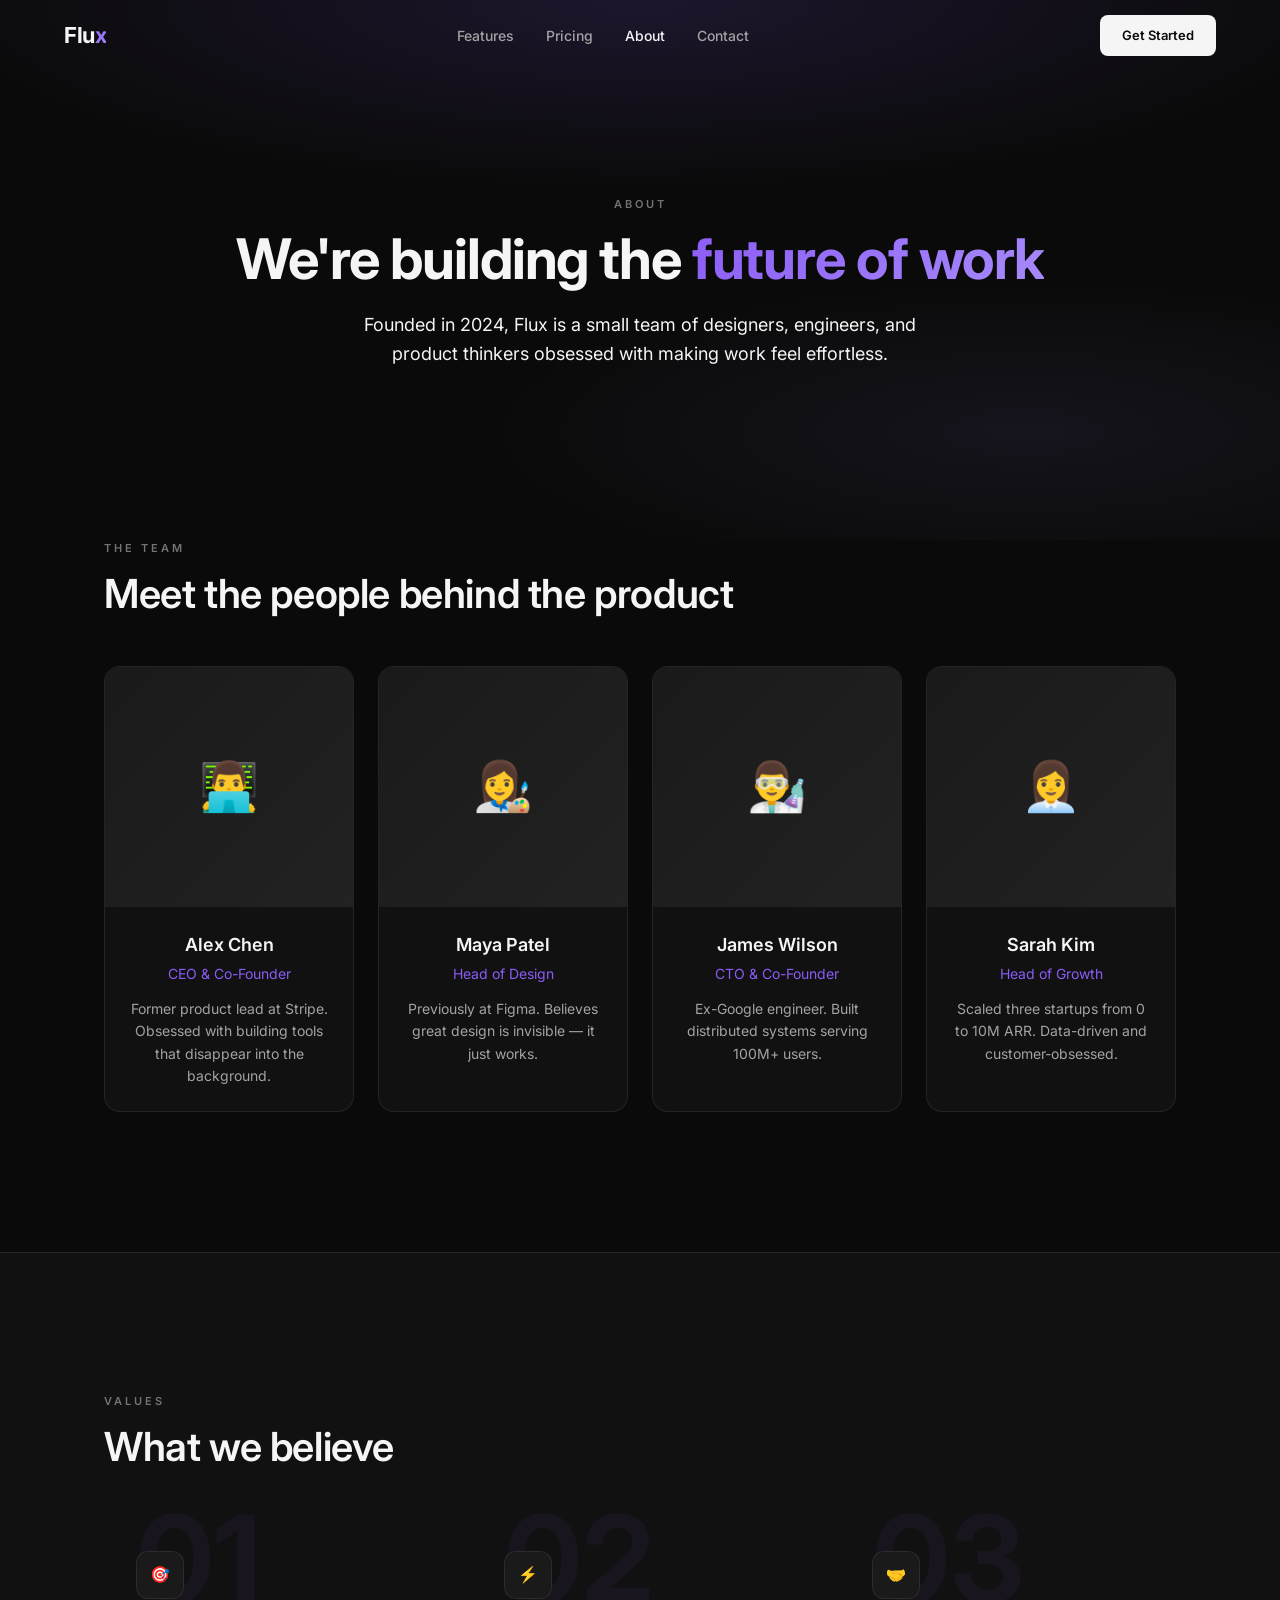
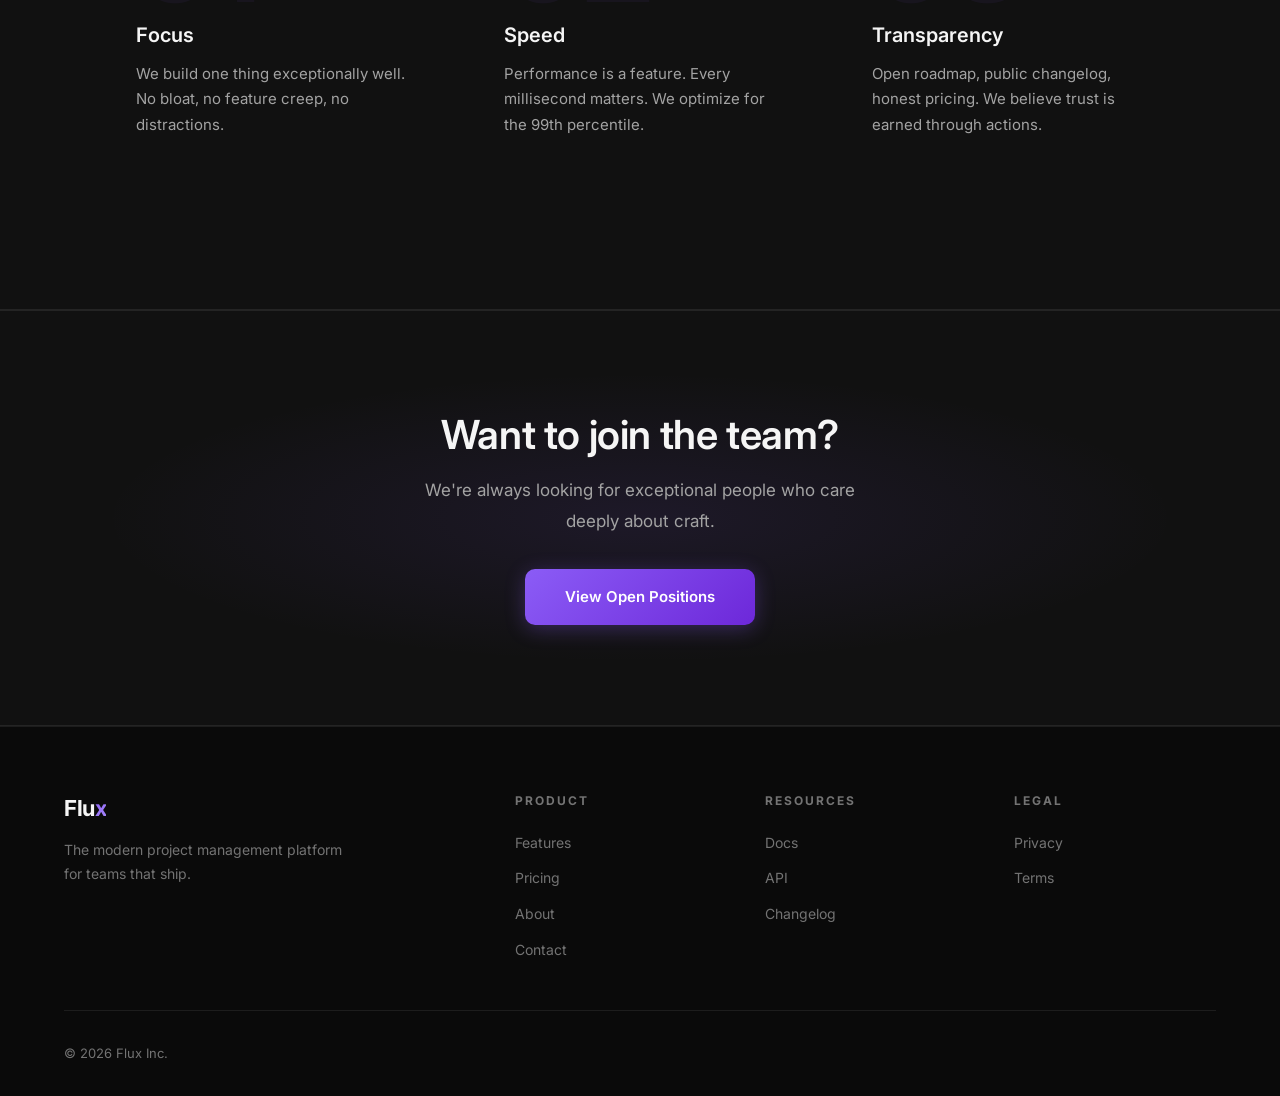
==== about.html @ 95542f5f "first commit" ====
<!DOCTYPE html>
<html lang="en">
<head>
<meta charset="UTF-8">
<meta name="viewport" content="width=device-width, initial-scale=1.0">
<title>About — Flux</title>
<meta name="description" content="Meet the team behind Flux. We're building the future of work, one pixel at a time.">
<link rel="preconnect" href="https://fonts.googleapis.com">
<link rel="preconnect" href="https://fonts.gstatic.com" crossorigin>
<link href="https://fonts.googleapis.com/css2?family=Inter:wght@300;400;500;600;700;800&display=swap" rel="stylesheet">
<link rel="stylesheet" href="style.css">
</head>
<body>

<nav id="navbar">
  <a href="index.html" class="nav-logo">Flu<span>x</span></a>
  <ul class="nav-links">
    <li><a href="features.html">Features</a></li>
    <li><a href="pricing.html">Pricing</a></li>
    <li><a href="about.html" class="active">About</a></li>
    <li><a href="contact.html">Contact</a></li>
  </ul>
  <a href="contact.html" class="nav-cta">Get Started</a>
  <button class="hamburger" id="hamburger" aria-label="Menu"><span></span><span></span><span></span></button>
</nav>

<ul class="mobile-nav" id="mobileNav">
  <li><a href="features.html">Features</a></li>
  <li><a href="pricing.html">Pricing</a></li>
  <li><a href="about.html">About</a></li>
  <li><a href="contact.html">Contact</a></li>
</ul>

<section class="hero" style="min-height:60svh;padding-top:140px">
  <div class="hero-bg"></div>
  <div class="hero-content reveal">
    <div class="t-label" style="margin-bottom:16px">About</div>
    <h1 class="t-h1">We're building the <span style="background:linear-gradient(135deg,var(--accent),var(--accent2));-webkit-background-clip:text;-webkit-text-fill-color:transparent">future of work</span></h1>
    <p class="hero-sub">Founded in 2024, Flux is a small team of designers, engineers, and product thinkers obsessed with making work feel effortless.</p>
  </div>
</section>

<section class="section" style="padding-top:0">
  <div class="container">
    <div class="section-header reveal">
      <div class="t-label" style="margin-bottom:12px">The Team</div>
      <h2 class="t-h2">Meet the people behind the product</h2>
    </div>
    <div class="team-grid reveal reveal-delay-1">
      <div class="team-card">
        <div class="team-photo">👨‍💻</div>
        <div class="team-info">
          <div class="team-name">Alex Chen</div>
          <div class="team-role">CEO & Co-Founder</div>
          <div class="team-bio">Former product lead at Stripe. Obsessed with building tools that disappear into the background.</div>
        </div>
      </div>
      <div class="team-card">
        <div class="team-photo">👩‍🎨</div>
        <div class="team-info">
          <div class="team-name">Maya Patel</div>
          <div class="team-role">Head of Design</div>
          <div class="team-bio">Previously at Figma. Believes great design is invisible — it just works.</div>
        </div>
      </div>
      <div class="team-card">
        <div class="team-photo">👨‍🔬</div>
        <div class="team-info">
          <div class="team-name">James Wilson</div>
          <div class="team-role">CTO & Co-Founder</div>
          <div class="team-bio">Ex-Google engineer. Built distributed systems serving 100M+ users.</div>
        </div>
      </div>
      <div class="team-card">
        <div class="team-photo">👩‍💼</div>
        <div class="team-info">
          <div class="team-name">Sarah Kim</div>
          <div class="team-role">Head of Growth</div>
          <div class="team-bio">Scaled three startups from 0 to 10M ARR. Data-driven and customer-obsessed.</div>
        </div>
      </div>
    </div>
  </div>
</section>

<div style="background:var(--bg2);border-top:1px solid var(--border);border-bottom:1px solid var(--border)">
  <section class="section">
    <div class="container">
      <div class="section-header reveal">
        <div class="t-label" style="margin-bottom:12px">Values</div>
        <h2 class="t-h2">What we believe</h2>
      </div>
      <div class="steps-grid reveal reveal-delay-1">
        <div class="step-card">
          <div class="step-num">01</div>
          <div class="step-content">
            <div class="step-icon">🎯</div>
            <div class="step-title">Focus</div>
            <div class="step-desc">We build one thing exceptionally well. No bloat, no feature creep, no distractions.</div>
          </div>
        </div>
        <div class="step-card">
          <div class="step-num">02</div>
          <div class="step-content">
            <div class="step-icon">⚡</div>
            <div class="step-title">Speed</div>
            <div class="step-desc">Performance is a feature. Every millisecond matters. We optimize for the 99th percentile.</div>
          </div>
        </div>
        <div class="step-card">
          <div class="step-num">03</div>
          <div class="step-content">
            <div class="step-icon">🤝</div>
            <div class="step-title">Transparency</div>
            <div class="step-desc">Open roadmap, public changelog, honest pricing. We believe trust is earned through actions.</div>
          </div>
        </div>
      </div>
    </div>
  </section>
</div>

<div class="cta-wrap">
  <div class="cta-inner reveal">
    <h2 class="t-h2">Want to join the team?</h2>
    <p class="t-body">We're always looking for exceptional people who care deeply about craft.</p>
    <a href="contact.html" class="btn btn-primary btn-lg">View Open Positions</a>
  </div>
</div>

<footer>
  <div class="footer-top">
    <div class="footer-brand">
      <a href="index.html" class="nav-logo">Flu<span>x</span></a>
      <p>The modern project management platform for teams that ship.</p>
    </div>
    <div><div class="footer-title">Product</div><ul class="footer-links"><li><a href="features.html">Features</a></li><li><a href="pricing.html">Pricing</a></li><li><a href="about.html">About</a></li><li><a href="contact.html">Contact</a></li></ul></div>
    <div><div class="footer-title">Resources</div><ul class="footer-links"><li><a href="#">Docs</a></li><li><a href="#">API</a></li><li><a href="#">Changelog</a></li></ul></div>
    <div><div class="footer-title">Legal</div><ul class="footer-links"><li><a href="#">Privacy</a></li><li><a href="#">Terms</a></li></ul></div>
  </div>
  <div class="footer-bottom"><div class="footer-copy">© 2026 Flux Inc.</div></div>
</footer>

<script>
var nav=document.getElementById('navbar');
window.addEventListener('scroll',function(){nav.classList.toggle('scrolled',scrollY>60)},{passive:true});
var hbtn=document.getElementById('hamburger'),mnav=document.getElementById('mobileNav');
hbtn.addEventListener('click',function(){var open=mnav.classList.toggle('open');hbtn.classList.toggle('open',open);document.body.style.overflow=open?'hidden':'';});
var obs=new IntersectionObserver(function(entries){entries.forEach(function(e){if(e.isIntersecting)e.target.classList.add('visible');});},{threshold:0.1,rootMargin:'0px 0px -50px 0px'});
document.querySelectorAll('.reveal').forEach(function(el){obs.observe(el);});
</script>
</body>
</html>
---- style.css ----
/* ── RESET & BASE ── */
*,*::before,*::after{box-sizing:border-box;margin:0;padding:0}
:root{
  --bg:#0a0a0a;--bg2:#111111;--bg3:#1a1a1a;--bg4:#222222;
  --accent:#8b5cf6;--accent2:#a78bfa;--accent3:#6d28d9;
  --text:#f5f5f5;--muted:#a3a3a3;--dim:#737373;
  --border:rgba(255,255,255,.08);--border2:rgba(255,255,255,.14);
  --success:#22c55e;--error:#ef4444;
  --shadow:0 4px 24px rgba(0,0,0,.5);
  --shadow-lg:0 8px 48px rgba(0,0,0,.6);
  --max:1200px;
  --pad:clamp(20px,5vw,64px);
}
html{scroll-behavior:smooth;font-size:16px}
body{
  font-family:'Inter',-apple-system,BlinkMacSystemFont,'Segoe UI',sans-serif;
  background:var(--bg);color:var(--text);line-height:1.6;
  overflow-x:hidden;-webkit-font-smoothing:antialiased;
}

/* ── TYPOGRAPHY ── */
.t-display{font-size:clamp(40px,7vw,80px);font-weight:700;line-height:1.05;letter-spacing:-.03em}
.t-h1{font-size:clamp(32px,5vw,56px);font-weight:700;line-height:1.1;letter-spacing:-.02em}
.t-h2{font-size:clamp(26px,3.5vw,40px);font-weight:600;line-height:1.2;letter-spacing:-.01em}
.t-h3{font-size:clamp(18px,2vw,24px);font-weight:600;line-height:1.3}
.t-body{font-size:clamp(15px,1.5vw,17px);color:var(--muted);line-height:1.8}
.t-label{font-size:11px;font-weight:600;letter-spacing:3px;text-transform:uppercase;color:var(--dim)}

/* ── ANIMATIONS ── */
@keyframes fadeUp{from{opacity:0;transform:translateY(30px)}to{opacity:1;transform:none}}
@keyframes fadeIn{from{opacity:0}to{opacity:1}}
@keyframes slideIn{from{opacity:0;transform:translateX(-20px)}to{opacity:1;transform:none}}
@keyframes pulse{0%,100%{opacity:1}50%{opacity:.5}}
@keyframes float{0%,100%{transform:translateY(0)}50%{transform:translateY(-10px)}}
@keyframes shimmer{0%{background-position:-200% 0}100%{background-position:200% 0}}
@keyframes countUp{from{opacity:0;transform:translateY(10px)}to{opacity:1;transform:none}}
@keyframes gradientShift{0%{background-position:0% 50%}50%{background-position:100% 50%}100%{background-position:0% 50%}}

.reveal{opacity:0;transform:translateY(30px);transition:opacity .8s ease,transform .8s ease}
.reveal.visible{opacity:1;transform:none}
.reveal-delay-1{transition-delay:.1s}
.reveal-delay-2{transition-delay:.2s}
.reveal-delay-3{transition-delay:.3s}

/* ── LAYOUT ── */
.container{max-width:var(--max);margin:0 auto;padding:0 var(--pad)}
.section{padding:clamp(80px,12vw,140px) 0}

/* ── NAV ── */
nav{
  position:fixed;top:0;left:0;right:0;z-index:500;height:72px;
  display:flex;align-items:center;justify-content:space-between;
  padding:0 var(--pad);border-bottom:1px solid transparent;
  transition:background .3s,border-color .3s,backdrop-filter .3s;
}
nav.scrolled{background:rgba(10,10,10,.9);backdrop-filter:blur(20px);border-color:var(--border)}
.nav-logo{font-size:22px;font-weight:700;color:var(--text);text-decoration:none;letter-spacing:-.5px}
.nav-logo span{background:linear-gradient(135deg,var(--accent),var(--accent2));-webkit-background-clip:text;-webkit-text-fill-color:transparent}
.nav-links{display:flex;align-items:center;gap:32px;list-style:none}
.nav-links a{color:var(--muted);text-decoration:none;font-size:14px;font-weight:500;transition:color .2s}
.nav-links a:hover,.nav-links a.active{color:var(--text)}
.nav-cta{background:var(--text);color:var(--bg);padding:10px 22px;border-radius:8px;font-size:13px;font-weight:600;text-decoration:none;transition:all .2s}
.nav-cta:hover{background:var(--accent);color:#fff;transform:translateY(-1px)}
.hamburger{display:none;flex-direction:column;gap:5px;cursor:pointer;background:none;border:none;padding:4px}
.hamburger span{display:block;width:24px;height:2px;background:var(--text);border-radius:2px;transition:.3s}
.mobile-nav{display:none;position:fixed;inset:0;top:72px;background:rgba(10,10,10,.98);z-index:400;flex-direction:column;align-items:center;justify-content:center;gap:32px;list-style:none}
.mobile-nav.open{display:flex}
.mobile-nav a{font-size:24px;font-weight:600;color:var(--text);text-decoration:none}

/* ── BUTTONS ── */
.btn{display:inline-flex;align-items:center;justify-content:center;gap:8px;text-decoration:none;font-size:14px;font-weight:600;padding:14px 32px;border-radius:10px;transition:all .2s;cursor:pointer;border:none;font-family:inherit}
.btn-primary{background:linear-gradient(135deg,var(--accent),var(--accent3));color:#fff;box-shadow:0 4px 20px rgba(139,92,246,.3)}
.btn-primary:hover{transform:translateY(-2px);box-shadow:0 8px 30px rgba(139,92,246,.4)}
.btn-secondary{background:var(--bg3);color:var(--text);border:1px solid var(--border)}
.btn-secondary:hover{background:var(--bg4);border-color:var(--border2)}
.btn-white{background:#fff;color:var(--bg)}
.btn-white:hover{background:var(--accent2);color:#fff}
.btn-lg{padding:16px 40px;font-size:15px}

/* ── HERO ── */
.hero{min-height:100svh;display:flex;align-items:center;justify-content:center;position:relative;overflow:hidden;padding:140px var(--pad) 80px;text-align:center}
.hero-bg{position:absolute;inset:0;background:radial-gradient(ellipse 80% 50% at 50% 0%,rgba(139,92,246,.15) 0%,transparent 70%),radial-gradient(ellipse 60% 40% at 80% 80%,rgba(167,139,250,.08) 0%,transparent 70%),var(--bg);pointer-events:none}
.hero-content{position:relative;z-index:1;max-width:900px}
.hero-badge{display:inline-flex;align-items:center;gap:8px;background:var(--bg3);border:1px solid var(--border);padding:6px 16px;border-radius:20px;font-size:13px;color:var(--muted);margin-bottom:28px}
.hero-badge .dot{width:8px;height:8px;background:var(--success);border-radius:50%;animation:pulse 2s infinite}
.hero h1{margin-bottom:20px}
.hero-sub{max-width:560px;margin:0 auto 36px;font-size:18px}
.hero-btns{display:flex;gap:14px;justify-content:center;flex-wrap:wrap;margin-bottom:48px}
.hero-stats{display:flex;justify-content:center;gap:clamp(32px,6vw,64px);flex-wrap:wrap}
.hero-stat{text-align:center}
.hero-stat-num{font-size:clamp(32px,4vw,48px);font-weight:700;background:linear-gradient(135deg,var(--accent),var(--accent2));-webkit-background-clip:text;-webkit-text-fill-color:transparent;line-height:1}
.hero-stat-label{font-size:12px;color:var(--dim);margin-top:4px;letter-spacing:1px;text-transform:uppercase}

/* ── PRODUCT SHOWCASE ── */
.showcase-wrap{background:var(--bg2);border-top:1px solid var(--border);border-bottom:1px solid var(--border);padding:80px 0;position:relative;overflow:hidden}
.showcase-wrap::before{content:'';position:absolute;top:0;left:50%;transform:translateX(-50%);width:600px;height:300px;background:radial-gradient(ellipse,rgba(139,92,246,.12) 0%,transparent 70%);pointer-events:none}
.showcase-inner{max-width:var(--max);margin:0 auto;padding:0 var(--pad);position:relative;z-index:1}
.showcase-header{text-align:center;margin-bottom:48px}
.showcase-mockup{background:var(--bg3);border:1px solid var(--border);border-radius:16px;padding:24px;box-shadow:var(--shadow-lg);position:relative;overflow:hidden}
.mockup-bar{display:flex;gap:6px;margin-bottom:16px}
.mockup-dot{width:10px;height:10px;border-radius:50%;background:var(--bg4)}
.mockup-dot:nth-child(1){background:#ef4444}.mockup-dot:nth-child(2){background:#f59e0b}.mockup-dot:nth-child(3){background:#22c55e}
.mockup-content{height:300px;background:linear-gradient(180deg,var(--bg4) 0%,var(--bg3) 100%);border-radius:8px;display:flex;align-items:center;justify-content:center;position:relative;overflow:hidden}
.mockup-grid{display:grid;grid-template-columns:repeat(4,1fr);gap:12px;padding:20px;width:100%;height:100%}
.mockup-card{background:rgba(255,255,255,.03);border-radius:6px;border:1px solid var(--border);animation:fadeIn 1s ease forwards;opacity:0}
.mockup-card:nth-child(1){animation-delay:.1s}.mockup-card:nth-child(2){animation-delay:.2s}.mockup-card:nth-child(3){animation-delay:.3s}.mockup-card:nth-child(4){animation-delay:.4s}
.mockup-card:nth-child(5){animation-delay:.5s}.mockup-card:nth-child(6){animation-delay:.6s}.mockup-card:nth-child(7){animation-delay:.7s}.mockup-card:nth-child(8){animation-delay:.8s}

/* ── LOGOS ── */
.logos-wrap{padding:48px 0;border-bottom:1px solid var(--border)}
.logos-inner{max-width:var(--max);margin:0 auto;padding:0 var(--pad);text-align:center}
.logos-label{font-size:12px;color:var(--dim);margin-bottom:28px;letter-spacing:2px;text-transform:uppercase}
.logos-row{display:flex;justify-content:center;align-items:center;gap:clamp(32px,6vw,64px);flex-wrap:wrap;opacity:.5}
.logo-item{font-size:18px;font-weight:700;color:var(--muted);letter-spacing:1px}

/* ── FEATURES ── */
.features-grid{display:grid;grid-template-columns:repeat(3,1fr);gap:24px;margin-top:48px}
.feature-card{background:var(--bg2);border:1px solid var(--border);border-radius:16px;padding:36px;transition:all .3s}
.feature-card:hover{border-color:var(--border2);transform:translateY(-4px);box-shadow:var(--shadow)}
.feature-icon{width:48px;height:48px;background:linear-gradient(135deg,var(--accent),var(--accent3));border-radius:12px;display:flex;align-items:center;justify-content:center;margin-bottom:20px;font-size:20px}
.feature-title{font-size:18px;font-weight:600;margin-bottom:10px}
.feature-desc{font-size:14px;color:var(--muted);line-height:1.7}

/* ── HOW IT WORKS ── */
.steps-grid{display:grid;grid-template-columns:repeat(3,1fr);gap:32px;margin-top:48px}
.step-card{position:relative;padding:32px}
.step-num{position:absolute;top:0;left:32px;font-size:120px;font-weight:700;color:rgba(139,92,246,.06);line-height:1;transform:translateY(-20px)}
.step-content{position:relative;z-index:1}
.step-icon{width:48px;height:48px;background:var(--bg3);border:1px solid var(--border);border-radius:12px;display:flex;align-items:center;justify-content:center;margin-bottom:20px}
.step-title{font-size:20px;font-weight:600;margin-bottom:10px}
.step-desc{font-size:15px;color:var(--muted);line-height:1.7}

/* ── TESTIMONIALS ── */
.testimonials-grid{display:grid;grid-template-columns:repeat(3,1fr);gap:24px;margin-top:48px}
.test-card{background:var(--bg2);border:1px solid var(--border);border-radius:16px;padding:32px;transition:all .3s}
.test-card:hover{border-color:var(--border2)}
.test-stars{color:var(--accent);font-size:16px;margin-bottom:16px;letter-spacing:2px}
.test-text{font-size:15px;color:var(--muted);line-height:1.8;margin-bottom:24px;font-style:italic}
.test-author{display:flex;align-items:center;gap:14px}
.test-avatar{width:40px;height:40px;border-radius:50%;background:linear-gradient(135deg,var(--accent),var(--accent3));display:flex;align-items:center;justify-content:center;font-weight:700;font-size:14px;color:#fff}
.test-name{font-size:14px;font-weight:600}
.test-role{font-size:12px;color:var(--dim)}

/* ── PRICING ── */
.pricing-grid{display:grid;grid-template-columns:repeat(3,1fr);gap:24px;margin-top:48px;align-items:start}
.plan{background:var(--bg2);border:1px solid var(--border);border-radius:20px;padding:40px;position:relative;transition:all .3s}
.plan:hover{box-shadow:var(--shadow);border-color:var(--border2)}
.plan.popular{border:2px solid var(--accent);background:linear-gradient(180deg,var(--bg2) 0%,rgba(139,92,246,.05) 100%)}
.pop-badge{position:absolute;top:-14px;left:50%;transform:translateX(-50%);background:linear-gradient(135deg,var(--accent),var(--accent3));color:#fff;font-size:11px;font-weight:700;padding:5px 18px;border-radius:20px;white-space:nowrap}
.plan-tier{font-size:12px;font-weight:600;letter-spacing:2px;color:var(--dim);text-transform:uppercase;margin-bottom:12px}
.plan-price{font-size:48px;font-weight:700;line-height:1;margin-bottom:4px}
.plan-price span{font-size:16px;font-weight:500;color:var(--dim)}
.plan-desc{font-size:14px;color:var(--muted);margin-bottom:28px;padding-bottom:24px;border-bottom:1px solid var(--border)}
.plan-features{list-style:none;display:flex;flex-direction:column;gap:12px;margin-bottom:32px}
.plan-features li{font-size:14px;color:var(--muted);display:flex;gap:10px;align-items:center}
.plan-features li::before{content:'✓';color:var(--success);font-weight:700;flex-shrink:0}
.plan-btn{width:100%}

/* Toggle */
.toggle-wrap{display:flex;align-items:center;justify-content:center;gap:16px;margin-bottom:48px}
.toggle-label{font-size:14px;color:var(--muted);font-weight:500;cursor:pointer}
.toggle-label.active{color:var(--text)}
.toggle-switch{width:52px;height:28px;background:var(--bg3);border:1px solid var(--border);border-radius:14px;position:relative;cursor:pointer;transition:all .3s}
.toggle-switch::after{content:'';position:absolute;top:3px;left:3px;width:20px;height:20px;background:var(--text);border-radius:50%;transition:all .3s}
.toggle-switch.yearly{background:linear-gradient(135deg,var(--accent),var(--accent3));border-color:transparent}
.toggle-switch.yearly::after{left:27px}
.save-badge{font-size:11px;background:var(--success);color:#fff;padding:2px 8px;border-radius:10px;margin-left:6px;font-weight:600}

/* ── FAQ ── */
.faqs{display:flex;flex-direction:column;gap:12px;max-width:800px;margin:48px auto 0}
.faq-item{background:var(--bg2);border:1px solid var(--border);border-radius:12px;overflow:hidden}
.faq-q{padding:20px 24px;font-size:16px;font-weight:600;cursor:pointer;display:flex;justify-content:space-between;align-items:center;gap:12px;user-select:none;transition:background .2s}
.faq-q:hover{background:var(--bg3)}
.faq-icon{font-size:22px;color:var(--dim);transition:transform .3s;flex-shrink:0}
.faq-a{max-height:0;overflow:hidden;font-size:15px;color:var(--muted);line-height:1.8;padding:0 24px;transition:max-height .4s ease,padding .4s ease}
.faq-a.open{max-height:300px;padding:0 24px 20px}
.faq-item.active .faq-icon{transform:rotate(45deg)}

/* ── CTA ── */
.cta-wrap{background:var(--bg2);border-top:1px solid var(--border);border-bottom:1px solid var(--border);padding:100px 0;text-align:center;position:relative;overflow:hidden}
.cta-wrap::before{content:'';position:absolute;inset:0;background:radial-gradient(ellipse 60% 50% at 50% 50%,rgba(139,92,246,.1) 0%,transparent 70%);pointer-events:none}
.cta-inner{position:relative;z-index:1;max-width:600px;margin:0 auto;padding:0 var(--pad)}
.cta-inner h2{margin-bottom:16px}
.cta-inner p{margin-bottom:32px}

/* ── FOOTER ── */
footer{background:var(--bg);border-top:1px solid var(--border);padding:64px var(--pad) 32px}
.footer-top{display:grid;grid-template-columns:2fr 1fr 1fr 1fr;gap:48px;padding-bottom:48px;border-bottom:1px solid var(--border);margin-bottom:32px}
.footer-brand p{font-size:14px;color:var(--dim);line-height:1.7;margin-top:12px;max-width:280px}
.footer-title{font-size:12px;font-weight:700;color:var(--dim);letter-spacing:2px;text-transform:uppercase;margin-bottom:20px}
.footer-links{list-style:none;display:flex;flex-direction:column;gap:10px}
.footer-links a{font-size:14px;color:var(--dim);text-decoration:none;transition:color .2s}
.footer-links a:hover{color:var(--text)}
.footer-bottom{display:flex;justify-content:space-between;align-items:center;flex-wrap:wrap;gap:12px}
.footer-copy{font-size:13px;color:var(--dim)}

/* ── CONTACT FORM ── */
.contact-grid{display:grid;grid-template-columns:1fr 1fr;gap:64px;align-items:start;margin-top:48px}
.form-group{display:flex;flex-direction:column;gap:8px;margin-bottom:20px}
.form-group label{font-size:13px;font-weight:600;color:var(--muted);letter-spacing:1px}
.form-group input,.form-group textarea,.form-group select{
  padding:14px 18px;background:var(--bg2);border:1px solid var(--border);border-radius:10px;
  font-size:15px;color:var(--text);font-family:inherit;outline:none;transition:all .2s;width:100%
}
.form-group input:focus,.form-group textarea:focus,.form-group select:focus{border-color:var(--accent);box-shadow:0 0 0 3px rgba(139,92,246,.1)}
.form-group textarea{resize:vertical;min-height:120px}
.form-submit{width:100%;padding:16px;font-size:15px}
.contact-info{display:flex;flex-direction:column;gap:28px}
.contact-item{display:flex;align-items:flex-start;gap:16px}
.contact-icon{width:44px;height:44px;background:var(--bg3);border:1px solid var(--border);border-radius:12px;display:flex;align-items:center;justify-content:center;font-size:18px;flex-shrink:0}
.contact-item h4{font-size:15px;font-weight:600;margin-bottom:4px}
.contact-item p{font-size:14px;color:var(--muted)}

/* ── ABOUT PAGE ── */
.team-grid{display:grid;grid-template-columns:repeat(4,1fr);gap:24px;margin-top:48px}
.team-card{background:var(--bg2);border:1px solid var(--border);border-radius:16px;overflow:hidden;text-align:center;transition:all .3s}
.team-card:hover{transform:translateY(-4px);box-shadow:var(--shadow)}
.team-photo{height:240px;background:linear-gradient(135deg,var(--bg3),var(--bg4));display:flex;align-items:center;justify-content:center;font-size:48px}
.team-info{padding:24px}
.team-name{font-size:18px;font-weight:600;margin-bottom:4px}
.team-role{font-size:14px;color:var(--accent);margin-bottom:12px}
.team-bio{font-size:14px;color:var(--muted);line-height:1.6}

/* ── RESPONSIVE ── */
@media(max-width:1000px){
  .nav-links{display:none}
  .hamburger{display:flex}
  .features-grid,.steps-grid,.testimonials-grid,.pricing-grid{grid-template-columns:1fr 1fr}
  .team-grid{grid-template-columns:1fr 1fr}
  .footer-top{grid-template-columns:1fr 1fr}
  .contact-grid{grid-template-columns:1fr}
}
@media(max-width:640px){
  .features-grid,.steps-grid,.testimonials-grid,.pricing-grid,.team-grid{grid-template-columns:1fr}
  .footer-top{grid-template-columns:1fr}
  .hero-btns{flex-direction:column;align-items:center}
  .btn{width:100%;max-width:300px}
  .hero-stats{gap:24px}
}
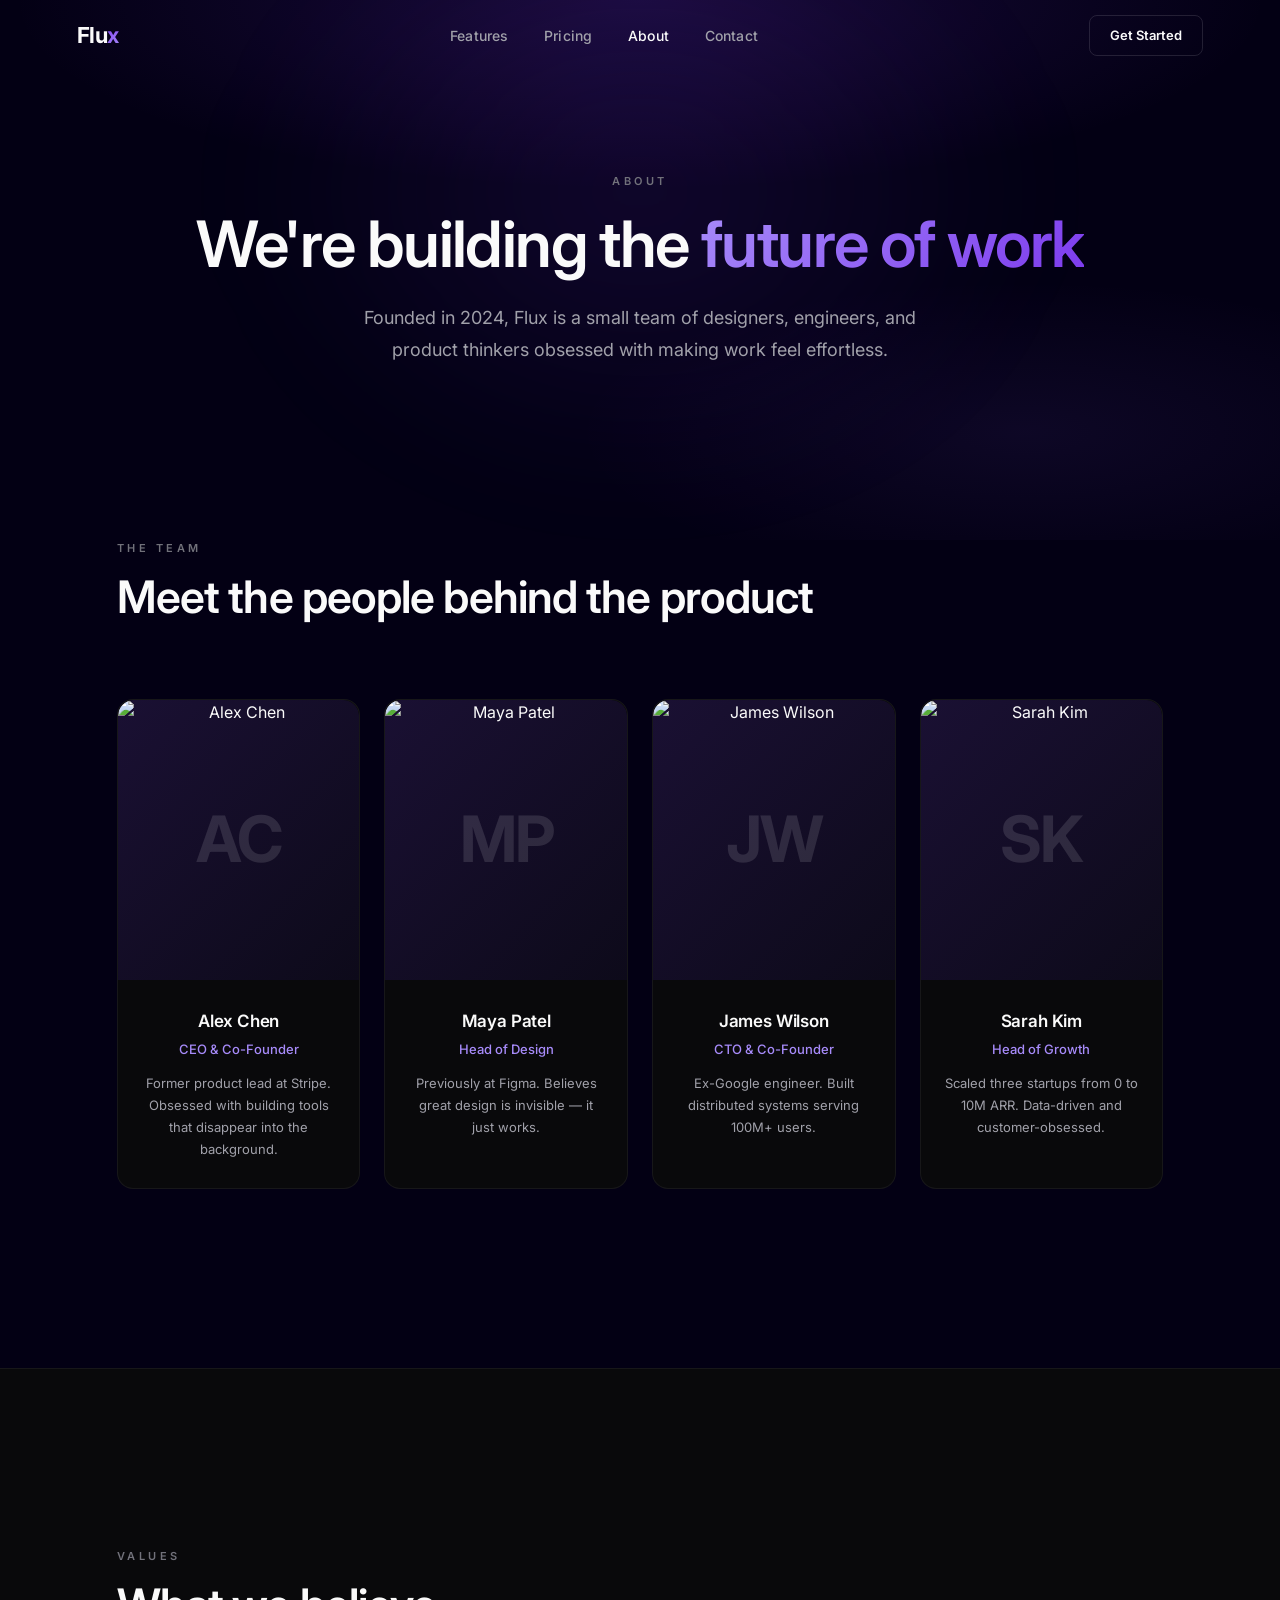
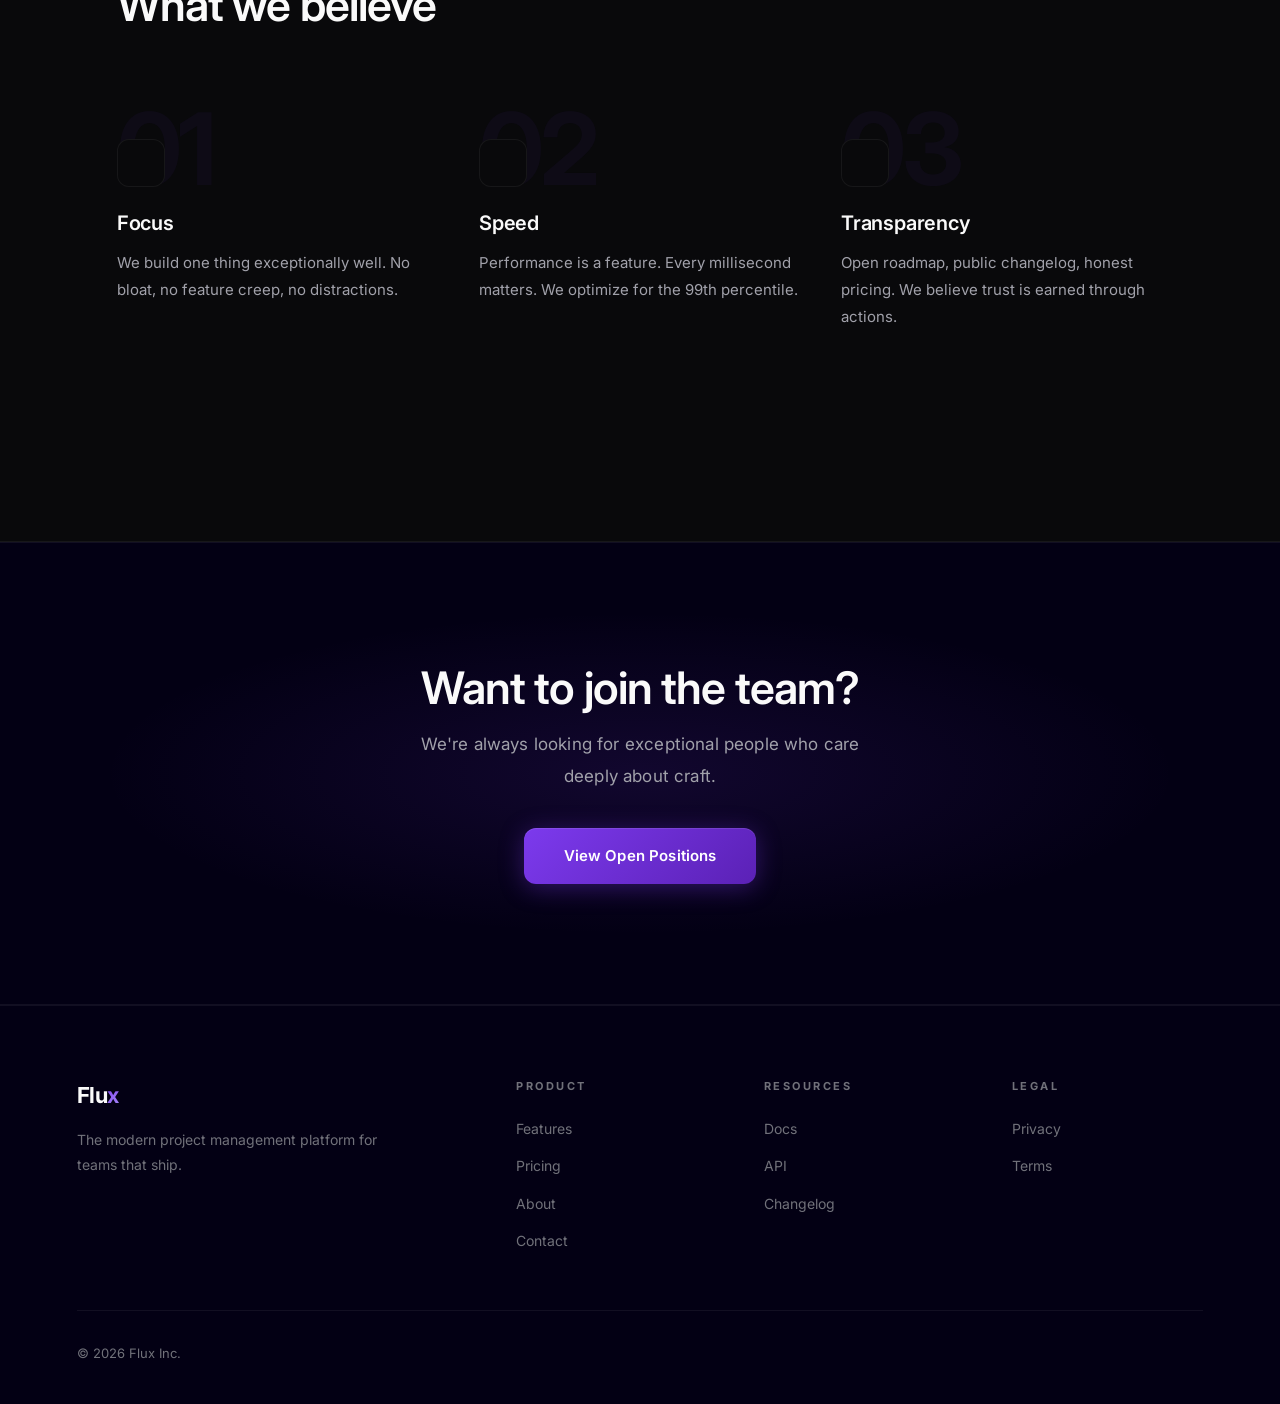
==== commit 12bd49ef: "second commit" ====
--- a/about.html
+++ b/about.html
@@ -8,6 +8,7 @@
 <link rel="preconnect" href="https://fonts.googleapis.com">
 <link rel="preconnect" href="https://fonts.gstatic.com" crossorigin>
 <link href="https://fonts.googleapis.com/css2?family=Inter:wght@300;400;500;600;700;800&display=swap" rel="stylesheet">
+<script src="https://cdn.jsdelivr.net/npm/lucide@0.460.0/dist/umd/lucide.min.js"></script>
 <link rel="stylesheet" href="style.css">
 </head>
 <body>
@@ -32,10 +33,9 @@
 </ul>
 
 <section class="hero" style="min-height:60svh;padding-top:140px">
-  <div class="hero-bg"></div>
   <div class="hero-content reveal">
-    <div class="t-label" style="margin-bottom:16px">About</div>
-    <h1 class="t-h1">We're building the <span style="background:linear-gradient(135deg,var(--accent),var(--accent2));-webkit-background-clip:text;-webkit-text-fill-color:transparent">future of work</span></h1>
+    <div class="t-label" style="margin-bottom:18px">About</div>
+    <h1 class="t-h1">We're building the <span style="background:linear-gradient(135deg,#a78bfa,#7c3aed);-webkit-background-clip:text;-webkit-text-fill-color:transparent">future of work</span></h1>
     <p class="hero-sub">Founded in 2024, Flux is a small team of designers, engineers, and product thinkers obsessed with making work feel effortless.</p>
   </div>
 </section>
@@ -43,12 +43,15 @@
 <section class="section" style="padding-top:0">
   <div class="container">
     <div class="section-header reveal">
-      <div class="t-label" style="margin-bottom:12px">The Team</div>
+      <div class="t-label" style="margin-bottom:14px">The Team</div>
       <h2 class="t-h2">Meet the people behind the product</h2>
     </div>
     <div class="team-grid reveal reveal-delay-1">
       <div class="team-card">
-        <div class="team-photo">👨‍💻</div>
+        <div class="team-photo">
+          <div class="team-initials">AC</div>
+          <img src="https://images.unsplash.com/photo-1507003211169-0a1dd7228f2d?w=400&h=500&fit=crop&crop=face" alt="Alex Chen" loading="lazy">
+        </div>
         <div class="team-info">
           <div class="team-name">Alex Chen</div>
           <div class="team-role">CEO & Co-Founder</div>
@@ -56,7 +59,10 @@
         </div>
       </div>
       <div class="team-card">
-        <div class="team-photo">👩‍🎨</div>
+        <div class="team-photo">
+          <div class="team-initials">MP</div>
+          <img src="https://images.unsplash.com/photo-1573496359142-b8d87734a5a2?w=400&h=500&fit=crop&crop=face" alt="Maya Patel" loading="lazy">
+        </div>
         <div class="team-info">
           <div class="team-name">Maya Patel</div>
           <div class="team-role">Head of Design</div>
@@ -64,7 +70,10 @@
         </div>
       </div>
       <div class="team-card">
-        <div class="team-photo">👨‍🔬</div>
+        <div class="team-photo">
+          <div class="team-initials">JW</div>
+          <img src="https://images.unsplash.com/photo-1472099645785-5658abf4ff4e?w=400&h=500&fit=crop&crop=face" alt="James Wilson" loading="lazy">
+        </div>
         <div class="team-info">
           <div class="team-name">James Wilson</div>
           <div class="team-role">CTO & Co-Founder</div>
@@ -72,7 +81,10 @@
         </div>
       </div>
       <div class="team-card">
-        <div class="team-photo">👩‍💼</div>
+        <div class="team-photo">
+          <div class="team-initials">SK</div>
+          <img src="https://images.unsplash.com/photo-1580489944761-15a19d654956?w=400&h=500&fit=crop&crop=face" alt="Sarah Kim" loading="lazy">
+        </div>
         <div class="team-info">
           <div class="team-name">Sarah Kim</div>
           <div class="team-role">Head of Growth</div>
@@ -83,18 +95,18 @@
   </div>
 </section>
 
-<div style="background:var(--bg2);border-top:1px solid var(--border);border-bottom:1px solid var(--border)">
+<div style="background:var(--bg-elevated);border-top:1px solid var(--border);border-bottom:1px solid var(--border)">
   <section class="section">
     <div class="container">
       <div class="section-header reveal">
-        <div class="t-label" style="margin-bottom:12px">Values</div>
+        <div class="t-label" style="margin-bottom:14px">Values</div>
         <h2 class="t-h2">What we believe</h2>
       </div>
       <div class="steps-grid reveal reveal-delay-1">
         <div class="step-card">
           <div class="step-num">01</div>
           <div class="step-content">
-            <div class="step-icon">🎯</div>
+            <div class="step-icon"><i data-lucide="crosshair"></i></div>
             <div class="step-title">Focus</div>
             <div class="step-desc">We build one thing exceptionally well. No bloat, no feature creep, no distractions.</div>
           </div>
@@ -102,7 +114,7 @@
         <div class="step-card">
           <div class="step-num">02</div>
           <div class="step-content">
-            <div class="step-icon">⚡</div>
+            <div class="step-icon"><i data-lucide="gauge"></i></div>
             <div class="step-title">Speed</div>
             <div class="step-desc">Performance is a feature. Every millisecond matters. We optimize for the 99th percentile.</div>
           </div>
@@ -110,7 +122,7 @@
         <div class="step-card">
           <div class="step-num">03</div>
           <div class="step-content">
-            <div class="step-icon">🤝</div>
+            <div class="step-icon"><i data-lucide="eye"></i></div>
             <div class="step-title">Transparency</div>
             <div class="step-desc">Open roadmap, public changelog, honest pricing. We believe trust is earned through actions.</div>
           </div>
@@ -146,8 +158,9 @@
 window.addEventListener('scroll',function(){nav.classList.toggle('scrolled',scrollY>60)},{passive:true});
 var hbtn=document.getElementById('hamburger'),mnav=document.getElementById('mobileNav');
 hbtn.addEventListener('click',function(){var open=mnav.classList.toggle('open');hbtn.classList.toggle('open',open);document.body.style.overflow=open?'hidden':'';});
-var obs=new IntersectionObserver(function(entries){entries.forEach(function(e){if(e.isIntersecting)e.target.classList.add('visible');});},{threshold:0.1,rootMargin:'0px 0px -50px 0px'});
+var obs=new IntersectionObserver(function(entries){entries.forEach(function(e){if(e.isIntersecting)e.target.classList.add('visible');});},{threshold:0.1,rootMargin:'0px 0px -60px 0px'});
 document.querySelectorAll('.reveal').forEach(function(el){obs.observe(el);});
+lucide.createIcons();
 </script>
 </body>
 </html>
--- a/style.css
+++ b/style.css
@@ -1,239 +1,339 @@
-/* ── RESET & BASE ── */
+/* ─────────────────────────────────────────── */
+/* FLUX v2 — Premium SaaS Design System         */
+/* Inspired by Linear, Vercel, Stripe           */
+/* ─────────────────────────────────────────── */
+
 *,*::before,*::after{box-sizing:border-box;margin:0;padding:0}
+
 :root{
-  --bg:#0a0a0a;--bg2:#111111;--bg3:#1a1a1a;--bg4:#222222;
-  --accent:#8b5cf6;--accent2:#a78bfa;--accent3:#6d28d9;
-  --text:#f5f5f5;--muted:#a3a3a3;--dim:#737373;
-  --border:rgba(255,255,255,.08);--border2:rgba(255,255,255,.14);
-  --success:#22c55e;--error:#ef4444;
-  --shadow:0 4px 24px rgba(0,0,0,.5);
-  --shadow-lg:0 8px 48px rgba(0,0,0,.6);
-  --max:1200px;
-  --pad:clamp(20px,5vw,64px);
-}
-html{scroll-behavior:smooth;font-size:16px}
-body{
-  font-family:'Inter',-apple-system,BlinkMacSystemFont,'Segoe UI',sans-serif;
-  background:var(--bg);color:var(--text);line-height:1.6;
-  overflow-x:hidden;-webkit-font-smoothing:antialiased;
-}
+  /* Deep blacks */
+  --bg:#030014;--bg-elevated:#09090b;--bg-card:#0c0c0f;--bg-hover:#111114;
+  --border:rgba(255,255,255,.06);--border-hover:rgba(255,255,255,.12);
+  --text-primary:#fafafa;--text-secondary:#a1a1aa;--text-tertiary:#71717a;
+  --accent:#7c3aed;--accent-light:#a78bfa;--accent-glow:rgba(124,58,237,.25);
+  --success:#22c55e;--error:#ef4444;--warning:#f59e0b;
+  --max:1200px;--pad:clamp(24px,6vw,80px);
+  --radius-sm:8px;--radius-md:12px;--radius-lg:16px;--radius-xl:24px;
+  --shadow:0 1px 3px rgba(0,0,0,.4),0 8px 24px rgba(0,0,0,.3);
+  --shadow-glow:0 0 60px rgba(124,58,237,.15),0 0 120px rgba(124,58,237,.08);
+  --font:'Geist Sans','Inter',-apple-system,BlinkMacSystemFont,sans-serif;
+}
+
+@font-face{font-family:'Geist Sans';src:url('https://cdn.jsdelivr.net/npm/geist@1.2.0/dist/fonts/geist-sans/Geist-Variable.woff2') format('woff2');font-weight:100 900;font-display:swap}
+
+html{scroll-behavior:smooth;font-size:16px;-webkit-font-smoothing:antialiased;-moz-osx-font-smoothing:grayscale}
+body{font-family:var(--font);background:var(--bg);color:var(--text-primary);line-height:1.6;overflow-x:hidden}
 
 /* ── TYPOGRAPHY ── */
-.t-display{font-size:clamp(40px,7vw,80px);font-weight:700;line-height:1.05;letter-spacing:-.03em}
-.t-h1{font-size:clamp(32px,5vw,56px);font-weight:700;line-height:1.1;letter-spacing:-.02em}
-.t-h2{font-size:clamp(26px,3.5vw,40px);font-weight:600;line-height:1.2;letter-spacing:-.01em}
-.t-h3{font-size:clamp(18px,2vw,24px);font-weight:600;line-height:1.3}
-.t-body{font-size:clamp(15px,1.5vw,17px);color:var(--muted);line-height:1.8}
-.t-label{font-size:11px;font-weight:600;letter-spacing:3px;text-transform:uppercase;color:var(--dim)}
-
-/* ── ANIMATIONS ── */
-@keyframes fadeUp{from{opacity:0;transform:translateY(30px)}to{opacity:1;transform:none}}
-@keyframes fadeIn{from{opacity:0}to{opacity:1}}
-@keyframes slideIn{from{opacity:0;transform:translateX(-20px)}to{opacity:1;transform:none}}
-@keyframes pulse{0%,100%{opacity:1}50%{opacity:.5}}
-@keyframes float{0%,100%{transform:translateY(0)}50%{transform:translateY(-10px)}}
-@keyframes shimmer{0%{background-position:-200% 0}100%{background-position:200% 0}}
-@keyframes countUp{from{opacity:0;transform:translateY(10px)}to{opacity:1;transform:none}}
-@keyframes gradientShift{0%{background-position:0% 50%}50%{background-position:100% 50%}100%{background-position:0% 50%}}
-
-.reveal{opacity:0;transform:translateY(30px);transition:opacity .8s ease,transform .8s ease}
-.reveal.visible{opacity:1;transform:none}
-.reveal-delay-1{transition-delay:.1s}
-.reveal-delay-2{transition-delay:.2s}
-.reveal-delay-3{transition-delay:.3s}
+.t-hero{font-size:clamp(44px,7vw,84px);font-weight:600;line-height:1.05;letter-spacing:-.03em}
+.t-h1{font-size:clamp(36px,5vw,64px);font-weight:600;line-height:1.08;letter-spacing:-.025em}
+.t-h2{font-size:clamp(28px,3.5vw,48px);font-weight:600;line-height:1.12;letter-spacing:-.02em}
+.t-h3{font-size:clamp(20px,2.5vw,28px);font-weight:600;line-height:1.25;letter-spacing:-.01em}
+.t-body{font-size:clamp(15px,1.4vw,17px);color:var(--text-secondary);line-height:1.85;letter-spacing:.01em}
+.t-label{font-size:11px;font-weight:600;letter-spacing:3.5px;text-transform:uppercase;color:var(--text-tertiary)}
+.t-caption{font-size:13px;color:var(--text-tertiary);line-height:1.7}
 
 /* ── LAYOUT ── */
 .container{max-width:var(--max);margin:0 auto;padding:0 var(--pad)}
-.section{padding:clamp(80px,12vw,140px) 0}
+.section{padding:clamp(100px,14vw,180px) 0}
+.section-header{max-width:720px;margin-bottom:clamp(48px,6vw,80px)}
+
+/* ── SCROLL REVEAL ── */
+.reveal{opacity:0;transform:translateY(40px);transition:opacity .9s cubic-bezier(.16,1,.3,1),transform .9s cubic-bezier(.16,1,.3,1)}
+.reveal.visible{opacity:1;transform:none}
+.reveal-delay-1{transition-delay:.12s}
+.reveal-delay-2{transition-delay:.24s}
+.reveal-delay-3{transition-delay:.36s}
 
 /* ── NAV ── */
-nav{
-  position:fixed;top:0;left:0;right:0;z-index:500;height:72px;
-  display:flex;align-items:center;justify-content:space-between;
-  padding:0 var(--pad);border-bottom:1px solid transparent;
-  transition:background .3s,border-color .3s,backdrop-filter .3s;
-}
-nav.scrolled{background:rgba(10,10,10,.9);backdrop-filter:blur(20px);border-color:var(--border)}
-.nav-logo{font-size:22px;font-weight:700;color:var(--text);text-decoration:none;letter-spacing:-.5px}
-.nav-logo span{background:linear-gradient(135deg,var(--accent),var(--accent2));-webkit-background-clip:text;-webkit-text-fill-color:transparent}
-.nav-links{display:flex;align-items:center;gap:32px;list-style:none}
-.nav-links a{color:var(--muted);text-decoration:none;font-size:14px;font-weight:500;transition:color .2s}
-.nav-links a:hover,.nav-links a.active{color:var(--text)}
-.nav-cta{background:var(--text);color:var(--bg);padding:10px 22px;border-radius:8px;font-size:13px;font-weight:600;text-decoration:none;transition:all .2s}
-.nav-cta:hover{background:var(--accent);color:#fff;transform:translateY(-1px)}
+nav{position:fixed;top:0;left:0;right:0;z-index:500;height:72px;display:flex;align-items:center;justify-content:space-between;padding:0 var(--pad);border-bottom:1px solid transparent;transition:background .4s,border-color .4s,backdrop-filter .4s}
+nav.scrolled{background:rgba(3,0,20,.85);backdrop-filter:blur(20px) saturate(1.2);border-color:var(--border)}
+.nav-logo{font-size:22px;font-weight:700;color:var(--text-primary);text-decoration:none;letter-spacing:-.5px}
+.nav-logo span{background:linear-gradient(135deg,var(--accent),var(--accent-light));-webkit-background-clip:text;-webkit-text-fill-color:transparent}
+.nav-links{display:flex;align-items:center;gap:36px;list-style:none}
+.nav-links a{color:var(--text-secondary);text-decoration:none;font-size:14px;font-weight:500;letter-spacing:.01em;transition:color .2s}
+.nav-links a:hover,.nav-links a.active{color:var(--text-primary)}
+.nav-cta{border:1px solid var(--border-hover);color:var(--text-primary);padding:9px 20px;border-radius:var(--radius-sm);font-size:13px;font-weight:600;text-decoration:none;transition:all .2s;background:transparent}
+.nav-cta:hover{background:rgba(255,255,255,.06);border-color:rgba(255,255,255,.25)}
 .hamburger{display:none;flex-direction:column;gap:5px;cursor:pointer;background:none;border:none;padding:4px}
-.hamburger span{display:block;width:24px;height:2px;background:var(--text);border-radius:2px;transition:.3s}
-.mobile-nav{display:none;position:fixed;inset:0;top:72px;background:rgba(10,10,10,.98);z-index:400;flex-direction:column;align-items:center;justify-content:center;gap:32px;list-style:none}
+.hamburger span{display:block;width:24px;height:1.5px;background:var(--text-primary);border-radius:1px;transition:.3s}
+.hamburger.open span:nth-child(1){transform:translateY(7px) rotate(45deg)}
+.hamburger.open span:nth-child(2){opacity:0}
+.hamburger.open span:nth-child(3){transform:translateY(-7px) rotate(-45deg)}
+.mobile-nav{display:none;position:fixed;inset:0;top:72px;background:rgba(3,0,20,.97);backdrop-filter:blur(20px);z-index:400;flex-direction:column;align-items:center;justify-content:center;gap:40px;list-style:none}
 .mobile-nav.open{display:flex}
-.mobile-nav a{font-size:24px;font-weight:600;color:var(--text);text-decoration:none}
+.mobile-nav a{font-size:26px;font-weight:600;color:var(--text-primary);text-decoration:none;letter-spacing:-.01em}
 
 /* ── BUTTONS ── */
-.btn{display:inline-flex;align-items:center;justify-content:center;gap:8px;text-decoration:none;font-size:14px;font-weight:600;padding:14px 32px;border-radius:10px;transition:all .2s;cursor:pointer;border:none;font-family:inherit}
-.btn-primary{background:linear-gradient(135deg,var(--accent),var(--accent3));color:#fff;box-shadow:0 4px 20px rgba(139,92,246,.3)}
-.btn-primary:hover{transform:translateY(-2px);box-shadow:0 8px 30px rgba(139,92,246,.4)}
-.btn-secondary{background:var(--bg3);color:var(--text);border:1px solid var(--border)}
-.btn-secondary:hover{background:var(--bg4);border-color:var(--border2)}
-.btn-white{background:#fff;color:var(--bg)}
-.btn-white:hover{background:var(--accent2);color:#fff}
+.btn{display:inline-flex;align-items:center;justify-content:center;gap:10px;text-decoration:none;font-size:14px;font-weight:600;padding:14px 32px;border-radius:var(--radius-md);transition:all .25s;cursor:pointer;border:none;font-family:inherit;letter-spacing:.01em}
+.btn-primary{background:linear-gradient(135deg,var(--accent),#5b21b6);color:#fff;box-shadow:0 4px 24px rgba(124,58,237,.35),inset 0 1px 0 rgba(255,255,255,.1)}
+.btn-primary:hover{transform:translateY(-2px);box-shadow:0 8px 32px rgba(124,58,237,.45),inset 0 1px 0 rgba(255,255,255,.15)}
+.btn-secondary{background:var(--bg-elevated);color:var(--text-primary);border:1px solid var(--border-hover)}
+.btn-secondary:hover{background:var(--bg-hover);border-color:rgba(255,255,255,.2)}
+.btn-outline{background:transparent;color:var(--text-primary);border:1px solid var(--border-hover)}
+.btn-outline:hover{background:rgba(255,255,255,.04);border-color:rgba(255,255,255,.25)}
 .btn-lg{padding:16px 40px;font-size:15px}
 
 /* ── HERO ── */
-.hero{min-height:100svh;display:flex;align-items:center;justify-content:center;position:relative;overflow:hidden;padding:140px var(--pad) 80px;text-align:center}
-.hero-bg{position:absolute;inset:0;background:radial-gradient(ellipse 80% 50% at 50% 0%,rgba(139,92,246,.15) 0%,transparent 70%),radial-gradient(ellipse 60% 40% at 80% 80%,rgba(167,139,250,.08) 0%,transparent 70%),var(--bg);pointer-events:none}
+.hero{min-height:100svh;display:flex;align-items:center;justify-content:center;position:relative;overflow:hidden;padding:160px var(--pad) 100px;text-align:center}
+.hero::before{content:'';position:absolute;inset:0;background:radial-gradient(ellipse 70% 50% at 50% 0%,rgba(124,58,237,.18) 0%,transparent 70%),radial-gradient(ellipse 50% 40% at 80% 80%,rgba(139,92,246,.08) 0%,transparent 70%),var(--bg);pointer-events:none;z-index:0}
+.hero::after{content:'';position:absolute;top:-20%;left:50%;transform:translateX(-50%);width:800px;height:600px;background:radial-gradient(ellipse,rgba(124,58,237,.12) 0%,transparent 70%);pointer-events:none;z-index:0;filter:blur(60px)}
 .hero-content{position:relative;z-index:1;max-width:900px}
-.hero-badge{display:inline-flex;align-items:center;gap:8px;background:var(--bg3);border:1px solid var(--border);padding:6px 16px;border-radius:20px;font-size:13px;color:var(--muted);margin-bottom:28px}
-.hero-badge .dot{width:8px;height:8px;background:var(--success);border-radius:50%;animation:pulse 2s infinite}
-.hero h1{margin-bottom:20px}
-.hero-sub{max-width:560px;margin:0 auto 36px;font-size:18px}
-.hero-btns{display:flex;gap:14px;justify-content:center;flex-wrap:wrap;margin-bottom:48px}
-.hero-stats{display:flex;justify-content:center;gap:clamp(32px,6vw,64px);flex-wrap:wrap}
+.hero-badge{display:inline-flex;align-items:center;gap:10px;background:rgba(255,255,255,.04);border:1px solid var(--border);padding:7px 18px;border-radius:20px;font-size:13px;color:var(--text-secondary);margin-bottom:32px;backdrop-filter:blur(10px)}
+.hero-badge .dot{width:7px;height:7px;background:var(--success);border-radius:50%;animation:pulse 2.5s infinite}
+@keyframes pulse{0%,100%{opacity:1}50%{opacity:.4}}
+.hero h1{margin-bottom:24px}
+.hero-sub{max-width:560px;margin:0 auto 40px;font-size:18px;color:var(--text-secondary);line-height:1.8}
+.hero-btns{display:flex;gap:16px;justify-content:center;flex-wrap:wrap;margin-bottom:56px}
+.hero-stats{display:flex;justify-content:center;gap:clamp(40px,7vw,80px);flex-wrap:wrap}
 .hero-stat{text-align:center}
-.hero-stat-num{font-size:clamp(32px,4vw,48px);font-weight:700;background:linear-gradient(135deg,var(--accent),var(--accent2));-webkit-background-clip:text;-webkit-text-fill-color:transparent;line-height:1}
-.hero-stat-label{font-size:12px;color:var(--dim);margin-top:4px;letter-spacing:1px;text-transform:uppercase}
-
-/* ── PRODUCT SHOWCASE ── */
-.showcase-wrap{background:var(--bg2);border-top:1px solid var(--border);border-bottom:1px solid var(--border);padding:80px 0;position:relative;overflow:hidden}
-.showcase-wrap::before{content:'';position:absolute;top:0;left:50%;transform:translateX(-50%);width:600px;height:300px;background:radial-gradient(ellipse,rgba(139,92,246,.12) 0%,transparent 70%);pointer-events:none}
-.showcase-inner{max-width:var(--max);margin:0 auto;padding:0 var(--pad);position:relative;z-index:1}
-.showcase-header{text-align:center;margin-bottom:48px}
-.showcase-mockup{background:var(--bg3);border:1px solid var(--border);border-radius:16px;padding:24px;box-shadow:var(--shadow-lg);position:relative;overflow:hidden}
-.mockup-bar{display:flex;gap:6px;margin-bottom:16px}
-.mockup-dot{width:10px;height:10px;border-radius:50%;background:var(--bg4)}
-.mockup-dot:nth-child(1){background:#ef4444}.mockup-dot:nth-child(2){background:#f59e0b}.mockup-dot:nth-child(3){background:#22c55e}
-.mockup-content{height:300px;background:linear-gradient(180deg,var(--bg4) 0%,var(--bg3) 100%);border-radius:8px;display:flex;align-items:center;justify-content:center;position:relative;overflow:hidden}
-.mockup-grid{display:grid;grid-template-columns:repeat(4,1fr);gap:12px;padding:20px;width:100%;height:100%}
-.mockup-card{background:rgba(255,255,255,.03);border-radius:6px;border:1px solid var(--border);animation:fadeIn 1s ease forwards;opacity:0}
-.mockup-card:nth-child(1){animation-delay:.1s}.mockup-card:nth-child(2){animation-delay:.2s}.mockup-card:nth-child(3){animation-delay:.3s}.mockup-card:nth-child(4){animation-delay:.4s}
-.mockup-card:nth-child(5){animation-delay:.5s}.mockup-card:nth-child(6){animation-delay:.6s}.mockup-card:nth-child(7){animation-delay:.7s}.mockup-card:nth-child(8){animation-delay:.8s}
+.hero-stat-num{font-size:clamp(36px,4.5vw,52px);font-weight:700;background:linear-gradient(135deg,var(--accent-light),var(--accent));-webkit-background-clip:text;-webkit-text-fill-color:transparent;line-height:1;letter-spacing:-.02em}
+.hero-stat-label{font-size:11px;color:var(--text-tertiary);margin-top:8px;letter-spacing:2px;text-transform:uppercase;font-weight:600}
 
 /* ── LOGOS ── */
-.logos-wrap{padding:48px 0;border-bottom:1px solid var(--border)}
+.logos-wrap{padding:56px 0;border-bottom:1px solid var(--border)}
 .logos-inner{max-width:var(--max);margin:0 auto;padding:0 var(--pad);text-align:center}
-.logos-label{font-size:12px;color:var(--dim);margin-bottom:28px;letter-spacing:2px;text-transform:uppercase}
-.logos-row{display:flex;justify-content:center;align-items:center;gap:clamp(32px,6vw,64px);flex-wrap:wrap;opacity:.5}
-.logo-item{font-size:18px;font-weight:700;color:var(--muted);letter-spacing:1px}
-
-/* ── FEATURES ── */
-.features-grid{display:grid;grid-template-columns:repeat(3,1fr);gap:24px;margin-top:48px}
-.feature-card{background:var(--bg2);border:1px solid var(--border);border-radius:16px;padding:36px;transition:all .3s}
-.feature-card:hover{border-color:var(--border2);transform:translateY(-4px);box-shadow:var(--shadow)}
-.feature-icon{width:48px;height:48px;background:linear-gradient(135deg,var(--accent),var(--accent3));border-radius:12px;display:flex;align-items:center;justify-content:center;margin-bottom:20px;font-size:20px}
-.feature-title{font-size:18px;font-weight:600;margin-bottom:10px}
-.feature-desc{font-size:14px;color:var(--muted);line-height:1.7}
-
-/* ── HOW IT WORKS ── */
-.steps-grid{display:grid;grid-template-columns:repeat(3,1fr);gap:32px;margin-top:48px}
-.step-card{position:relative;padding:32px}
-.step-num{position:absolute;top:0;left:32px;font-size:120px;font-weight:700;color:rgba(139,92,246,.06);line-height:1;transform:translateY(-20px)}
+.logos-label{font-size:12px;color:var(--text-tertiary);margin-bottom:32px;letter-spacing:2.5px;text-transform:uppercase;font-weight:600}
+.logos-row{display:flex;justify-content:center;align-items:center;gap:clamp(36px,6vw,72px);flex-wrap:wrap}
+.logo-item{font-size:17px;font-weight:700;color:var(--text-tertiary);letter-spacing:.5px;opacity:.5;transition:opacity .3s,color .3s;filter:grayscale(1)}
+.logo-item:hover{opacity:1;color:var(--text-secondary);filter:grayscale(0)}
+
+/* ── SHOWCASE / DASHBOARD ── */
+.showcase-wrap{padding:0 0 120px;position:relative;overflow:hidden}
+.showcase-wrap::before{content:'';position:absolute;top:30%;left:50%;transform:translateX(-50%);width:900px;height:500px;background:radial-gradient(ellipse,rgba(124,58,237,.15) 0%,transparent 70%);pointer-events:none;filter:blur(80px);z-index:0}
+.showcase-inner{max-width:1100px;margin:0 auto;padding:0 var(--pad);position:relative;z-index:1}
+.showcase-header{text-align:center;margin-bottom:56px}
+
+/* Dashboard Mockup */
+.dashboard-mockup{background:var(--bg-elevated);border:1px solid var(--border);border-radius:var(--radius-xl);overflow:hidden;box-shadow:var(--shadow-glow),0 24px 80px rgba(0,0,0,.5);position:relative}
+.dashboard-mockup::before{content:'';position:absolute;inset:0;border-radius:inherit;padding:1px;background:linear-gradient(180deg,rgba(255,255,255,.08) 0%,transparent 40%);mask:linear-gradient(#fff 0 0) content-box,linear-gradient(#fff 0 0);mask-composite:exclude;-webkit-mask-composite:xor;pointer-events:none;z-index:2}
+.db-header{display:flex;align-items:center;gap:8px;padding:16px 20px;border-bottom:1px solid var(--border);background:linear-gradient(180deg,rgba(255,255,255,.03) 0%,transparent 100%)}
+.db-dot{width:10px;height:10px;border-radius:50%;opacity:.6}
+.db-dot:nth-child(1){background:#ef4444}.db-dot:nth-child(2){background:#f59e0b}.db-dot:nth-child(3){background:#22c55e}
+.db-nav{display:flex;gap:24px;margin-left:16px;font-size:12px;color:var(--text-tertiary)}
+.db-nav span{color:var(--text-primary);font-weight:500}
+.db-body{display:grid;grid-template-columns:220px 1fr;min-height:420px}
+.db-sidebar{padding:20px;border-right:1px solid var(--border);background:rgba(255,255,255,.015)}
+.db-sidebar-item{padding:10px 12px;border-radius:var(--radius-sm);font-size:13px;color:var(--text-tertiary);margin-bottom:4px;display:flex;align-items:center;gap:10px;cursor:pointer;transition:all .2s}
+.db-sidebar-item:hover{background:rgba(255,255,255,.04);color:var(--text-secondary)}
+.db-sidebar-item.active{background:rgba(124,58,237,.12);color:var(--accent-light);font-weight:500}
+.db-main{padding:24px}
+.db-topbar{display:flex;justify-content:space-between;align-items:center;margin-bottom:24px}
+.db-title{font-size:18px;font-weight:600;letter-spacing:-.01em}
+.db-avatar-row{display:flex;gap:-8px}
+.db-avatar{width:32px;height:32px;border-radius:50%;background:linear-gradient(135deg,var(--accent),#5b21b6);display:flex;align-items:center;justify-content:center;font-size:11px;font-weight:700;color:#fff;border:2px solid var(--bg-elevated);margin-left:-8px}
+.db-avatar:first-child{margin-left:0}
+
+/* Kanban inside dashboard */
+.db-kanban{display:grid;grid-template-columns:repeat(3,1fr);gap:16px}
+.kanban-col{background:var(--bg-card);border:1px solid var(--border);border-radius:var(--radius-md);padding:16px}
+.kanban-header{display:flex;justify-content:space-between;align-items:center;margin-bottom:16px}
+.kanban-title{font-size:12px;font-weight:600;letter-spacing:1px;text-transform:uppercase;color:var(--text-tertiary)}
+.kanban-count{font-size:11px;color:var(--text-tertiary);background:var(--bg-hover);padding:2px 8px;border-radius:10px}
+.kanban-card{background:var(--bg-elevated);border:1px solid var(--border);border-radius:var(--radius-sm);padding:14px;margin-bottom:10px;transition:all .2s}
+.kanban-card:hover{border-color:var(--border-hover);transform:translateY(-2px)}
+.kanban-card-title{font-size:13px;font-weight:500;margin-bottom:8px;color:var(--text-primary)}
+.kanban-card-meta{display:flex;align-items:center;gap:8px;font-size:11px;color:var(--text-tertiary)}
+.kanban-tag{font-size:10px;padding:2px 8px;border-radius:4px;font-weight:600;letter-spacing:.3px}
+.tag-design{background:rgba(124,58,237,.15);color:var(--accent-light)}
+.tag-dev{background:rgba(34,197,94,.15);color:var(--success)}
+.tag-review{background:rgba(245,158,11,.15);color:var(--warning)}
+
+/* ── BENTO GRID FEATURES ── */
+.bento-grid{display:grid;grid-template-columns:repeat(3,1fr);grid-auto-rows:minmax(220px,auto);gap:20px;margin-top:56px}
+.bento-card{background:var(--bg-elevated);border:1px solid var(--border);border-radius:var(--radius-lg);padding:40px;transition:all .35s;position:relative;overflow:hidden}
+.bento-card:hover{border-color:var(--border-hover);transform:translateY(-3px);box-shadow:0 12px 40px rgba(0,0,0,.4)}
+.bento-card::before{content:'';position:absolute;top:0;left:0;right:0;height:1px;background:linear-gradient(90deg,transparent,rgba(255,255,255,.08),transparent)}
+.bento-card.span-2{grid-column:span 2}
+.bento-card.span-3{grid-column:span 3}
+.bento-card.span-row-2{grid-row:span 2}
+.bento-icon{width:44px;height:44px;background:linear-gradient(135deg,rgba(124,58,237,.2),rgba(139,92,246,.1));border:1px solid rgba(124,58,237,.2);border-radius:var(--radius-sm);display:flex;align-items:center;justify-content:center;margin-bottom:20px;color:var(--accent-light)}
+.bento-icon svg{width:22px;height:22px;stroke-width:1.5}
+.bento-title{font-size:18px;font-weight:600;margin-bottom:10px;letter-spacing:-.01em}
+.bento-desc{font-size:14px;color:var(--text-secondary);line-height:1.75}
+.bento-visual{position:absolute;bottom:0;right:0;width:60%;height:50%;opacity:.06;pointer-events:none}
+
+/* ── INFINITE LOGO MARQUEE ── */
+.marquee-container{position:relative;overflow:hidden;mask-image:linear-gradient(to right,transparent,black 15%,black 85%,transparent);-webkit-mask-image:linear-gradient(to right,transparent,black 15%,black 85%,transparent)}
+.marquee-track{display:flex;width:fit-content;animation:marquee-scroll 30s linear infinite}
+.marquee-track:hover{animation-play-state:paused}
+@keyframes marquee-scroll{0%{transform:translateX(0)}100%{transform:translateX(-50%)}}
+.marquee-content{display:flex;align-items:center;gap:clamp(48px,8vw,96px);padding-right:clamp(48px,8vw,96px);flex-shrink:0}
+.marquee-logo{font-size:18px;font-weight:700;color:var(--text-tertiary);opacity:.35;transition:opacity .3s,color .3s;letter-spacing:.5px;white-space:nowrap;filter:grayscale(1)}
+.marquee-logo:hover{opacity:1;color:var(--text-secondary);filter:grayscale(0)}
+
+/* ── ENHANCED BENTO GRID ── */
+.bento-card.highlight{background:linear-gradient(180deg,var(--bg-elevated) 0%,rgba(124,58,237,.06) 100%);border-color:rgba(124,58,237,.25)}
+.bento-card.highlight:hover{border-color:rgba(124,58,237,.4);box-shadow:0 12px 40px rgba(124,58,237,.12),0 16px 48px rgba(0,0,0,.4)}
+.bento-glow{position:absolute;top:-40%;left:-20%;width:140%;height:140%;background:radial-gradient(circle,rgba(124,58,237,.08) 0%,transparent 70%);pointer-events:none;opacity:0;transition:opacity .5s}
+.bento-card.highlight:hover .bento-glow{opacity:1}
+.bento-meta{font-size:11px;font-weight:600;letter-spacing:1.5px;text-transform:uppercase;color:var(--accent-light);margin-top:16px;opacity:.7}
+
+/* ── STEPS ── */
+.steps-grid{display:grid;grid-template-columns:repeat(3,1fr);gap:40px;margin-top:56px}
+.step-card{position:relative;padding:32px 0}
+.step-num{position:absolute;top:-8px;left:0;font-size:100px;font-weight:700;color:rgba(124,58,237,.05);line-height:1;letter-spacing:-.04em}
 .step-content{position:relative;z-index:1}
-.step-icon{width:48px;height:48px;background:var(--bg3);border:1px solid var(--border);border-radius:12px;display:flex;align-items:center;justify-content:center;margin-bottom:20px}
-.step-title{font-size:20px;font-weight:600;margin-bottom:10px}
-.step-desc{font-size:15px;color:var(--muted);line-height:1.7}
-
-/* ── TESTIMONIALS ── */
-.testimonials-grid{display:grid;grid-template-columns:repeat(3,1fr);gap:24px;margin-top:48px}
-.test-card{background:var(--bg2);border:1px solid var(--border);border-radius:16px;padding:32px;transition:all .3s}
-.test-card:hover{border-color:var(--border2)}
-.test-stars{color:var(--accent);font-size:16px;margin-bottom:16px;letter-spacing:2px}
-.test-text{font-size:15px;color:var(--muted);line-height:1.8;margin-bottom:24px;font-style:italic}
+.step-icon{width:48px;height:48px;background:var(--bg-elevated);border:1px solid var(--border);border-radius:var(--radius-md);display:flex;align-items:center;justify-content:center;margin-bottom:20px;color:var(--accent-light)}
+.step-icon svg{width:22px;height:22px;stroke-width:1.5}
+.step-title{font-size:20px;font-weight:600;margin-bottom:10px;letter-spacing:-.01em}
+.step-desc{font-size:15px;color:var(--text-secondary);line-height:1.8}
+
+/* ── TESTIMONIALS — GLASSMORPHISM ── */
+.testimonials-grid{display:grid;grid-template-columns:repeat(3,1fr);gap:24px;margin-top:56px}
+.test-card{background:rgba(255,255,255,.03);border:1px solid var(--border);border-radius:var(--radius-lg);padding:36px;backdrop-filter:blur(12px);transition:all .3s;position:relative;overflow:hidden}
+.test-card:hover{border-color:rgba(255,255,255,.1);box-shadow:0 8px 32px rgba(0,0,0,.3)}
+.test-card::before{content:'';position:absolute;top:0;left:0;right:0;height:1px;background:linear-gradient(90deg,transparent,rgba(255,255,255,.1),transparent)}
+.test-stars{display:flex;gap:4px;margin-bottom:20px}
+.test-stars svg{width:16px;height:16px;fill:var(--warning);stroke:none}
+.test-text{font-size:15px;color:var(--text-secondary);line-height:1.85;margin-bottom:28px;font-style:italic;letter-spacing:.01em}
 .test-author{display:flex;align-items:center;gap:14px}
-.test-avatar{width:40px;height:40px;border-radius:50%;background:linear-gradient(135deg,var(--accent),var(--accent3));display:flex;align-items:center;justify-content:center;font-weight:700;font-size:14px;color:#fff}
-.test-name{font-size:14px;font-weight:600}
-.test-role{font-size:12px;color:var(--dim)}
+.test-avatar{width:40px;height:40px;border-radius:50%;background:linear-gradient(135deg,var(--accent),#5b21b6);display:flex;align-items:center;justify-content:center;font-weight:700;font-size:13px;color:#fff;border:1px solid rgba(255,255,255,.1)}
+.test-name{font-size:14px;font-weight:600;letter-spacing:.01em}
+.test-role{font-size:13px;color:var(--text-tertiary);margin-top:2px}
+
+/* ── IMPACT METRICS — Data-Driven Social Proof ── */
+.metrics-grid{display:grid;grid-template-columns:repeat(4,1fr);gap:20px;margin-top:56px}
+.metric-card{background:var(--bg-elevated);border:1px solid var(--border);border-radius:var(--radius-lg);padding:40px 32px;transition:all .35s;position:relative;overflow:hidden}
+.metric-card:hover{border-color:var(--border-hover);transform:translateY(-3px);box-shadow:0 12px 40px rgba(0,0,0,.35)}
+.metric-card::before{content:'';position:absolute;top:0;left:0;right:0;height:1px;background:linear-gradient(90deg,transparent,rgba(255,255,255,.08),transparent)}
+.metric-num{font-size:clamp(40px,4vw,56px);font-weight:700;line-height:1;letter-spacing:-.03em;margin-bottom:12px;background:linear-gradient(135deg,var(--text-primary),var(--text-secondary));-webkit-background-clip:text;-webkit-text-fill-color:transparent}
+.metric-num span{font-size:24px;font-weight:600;margin-left:2px;opacity:.6}
+.metric-label{font-size:15px;font-weight:600;color:var(--text-primary);margin-bottom:8px;letter-spacing:-.01em}
+.metric-desc{font-size:13px;color:var(--text-tertiary);line-height:1.7}
+.metrics-logos{margin-top:64px;text-align:center;padding-top:40px;border-top:1px solid var(--border)}
+.ml-label{font-size:12px;color:var(--text-tertiary);letter-spacing:2.5px;text-transform:uppercase;font-weight:600;margin-bottom:24px;display:block}
+.ml-row{display:flex;justify-content:center;align-items:center;gap:clamp(28px,5vw,56px);flex-wrap:wrap}
+.ml-row span{font-size:16px;font-weight:700;color:var(--text-tertiary);opacity:.4;transition:opacity .3s;letter-spacing:.3px}
+.ml-row span:hover{opacity:.8}
+
+@media(max-width:1024px){
+  .metrics-grid{grid-template-columns:1fr 1fr}
+}
+@media(max-width:640px){
+  .metrics-grid{grid-template-columns:1fr}
+  .ml-row{gap:20px}
+  .ml-row span{font-size:14px}
+}
 
 /* ── PRICING ── */
-.pricing-grid{display:grid;grid-template-columns:repeat(3,1fr);gap:24px;margin-top:48px;align-items:start}
-.plan{background:var(--bg2);border:1px solid var(--border);border-radius:20px;padding:40px;position:relative;transition:all .3s}
-.plan:hover{box-shadow:var(--shadow);border-color:var(--border2)}
-.plan.popular{border:2px solid var(--accent);background:linear-gradient(180deg,var(--bg2) 0%,rgba(139,92,246,.05) 100%)}
-.pop-badge{position:absolute;top:-14px;left:50%;transform:translateX(-50%);background:linear-gradient(135deg,var(--accent),var(--accent3));color:#fff;font-size:11px;font-weight:700;padding:5px 18px;border-radius:20px;white-space:nowrap}
-.plan-tier{font-size:12px;font-weight:600;letter-spacing:2px;color:var(--dim);text-transform:uppercase;margin-bottom:12px}
-.plan-price{font-size:48px;font-weight:700;line-height:1;margin-bottom:4px}
-.plan-price span{font-size:16px;font-weight:500;color:var(--dim)}
-.plan-desc{font-size:14px;color:var(--muted);margin-bottom:28px;padding-bottom:24px;border-bottom:1px solid var(--border)}
-.plan-features{list-style:none;display:flex;flex-direction:column;gap:12px;margin-bottom:32px}
-.plan-features li{font-size:14px;color:var(--muted);display:flex;gap:10px;align-items:center}
-.plan-features li::before{content:'✓';color:var(--success);font-weight:700;flex-shrink:0}
+.pricing-grid{display:grid;grid-template-columns:repeat(3,1fr);gap:24px;margin-top:56px;align-items:start}
+.plan{background:var(--bg-elevated);border:1px solid var(--border);border-radius:var(--radius-xl);padding:44px;position:relative;transition:all .3s}
+.plan:hover{box-shadow:0 16px 48px rgba(0,0,0,.4);border-color:rgba(255,255,255,.1)}
+.plan.popular{border:1px solid rgba(124,58,237,.4);background:linear-gradient(180deg,var(--bg-elevated) 0%,rgba(124,58,237,.06) 100%);box-shadow:0 0 60px rgba(124,58,237,.1),0 16px 48px rgba(0,0,0,.4)}
+.plan.popular::before{content:'';position:absolute;inset:0;border-radius:inherit;padding:1px;background:linear-gradient(180deg,rgba(124,58,237,.5) 0%,transparent 40%);mask:linear-gradient(#fff 0 0) content-box,linear-gradient(#fff 0 0);mask-composite:exclude;-webkit-mask-composite:xor;pointer-events:none}
+.pop-badge{position:absolute;top:-14px;left:50%;transform:translateX(-50%);background:linear-gradient(135deg,var(--accent),#5b21b6);color:#fff;font-size:11px;font-weight:700;padding:5px 18px;border-radius:20px;white-space:nowrap;letter-spacing:.5px}
+.plan-tier{font-size:12px;font-weight:700;letter-spacing:2.5px;color:var(--text-tertiary);text-transform:uppercase;margin-bottom:14px}
+.plan-price{font-size:48px;font-weight:700;line-height:1;margin-bottom:6px;letter-spacing:-.03em}
+.plan-price span{font-size:16px;font-weight:500;color:var(--text-tertiary);margin-left:4px}
+.plan-desc{font-size:14px;color:var(--text-secondary);margin-bottom:32px;padding-bottom:28px;border-bottom:1px solid var(--border);line-height:1.7}
+.plan-features{list-style:none;display:flex;flex-direction:column;gap:14px;margin-bottom:36px}
+.plan-features li{font-size:14px;color:var(--text-secondary);display:flex;gap:12px;align-items:center;line-height:1.5}
+.plan-features li::before{content:'';width:16px;height:16px;flex-shrink:0;background-image:url("data:image/svg+xml,%3Csvg xmlns='http://www.w3.org/2000/svg' width='16' height='16' viewBox='0 0 24 24' fill='none' stroke='%2322c55e' stroke-width='2.5' stroke-linecap='round' stroke-linejoin='round'%3E%3Cpolyline points='20 6 9 17 4 12'/%3E%3C/svg%3E");background-repeat:no-repeat;background-position:center}
 .plan-btn{width:100%}
 
-/* Toggle */
-.toggle-wrap{display:flex;align-items:center;justify-content:center;gap:16px;margin-bottom:48px}
-.toggle-label{font-size:14px;color:var(--muted);font-weight:500;cursor:pointer}
-.toggle-label.active{color:var(--text)}
-.toggle-switch{width:52px;height:28px;background:var(--bg3);border:1px solid var(--border);border-radius:14px;position:relative;cursor:pointer;transition:all .3s}
-.toggle-switch::after{content:'';position:absolute;top:3px;left:3px;width:20px;height:20px;background:var(--text);border-radius:50%;transition:all .3s}
-.toggle-switch.yearly{background:linear-gradient(135deg,var(--accent),var(--accent3));border-color:transparent}
-.toggle-switch.yearly::after{left:27px}
-.save-badge{font-size:11px;background:var(--success);color:#fff;padding:2px 8px;border-radius:10px;margin-left:6px;font-weight:600}
+/* ── FEATURE COMPARISON MATRIX ── */
+.compare-wrap{margin-top:80px;text-align:center}
+.compare-table{width:100%;max-width:900px;margin:0 auto;border-collapse:collapse;font-size:14px}
+.compare-table th{text-align:left;padding:16px 24px;font-size:11px;font-weight:700;letter-spacing:2px;text-transform:uppercase;color:var(--text-tertiary);border-bottom:1px solid var(--border);background:var(--bg-elevated)}
+.compare-table th:first-child{border-radius:var(--radius-sm) 0 0 0}
+.compare-table th:last-child{border-radius:0 var(--radius-sm) 0 0}
+.compare-table td{padding:16px 24px;border-bottom:1px solid var(--border);color:var(--text-secondary);vertical-align:middle}
+.compare-table tr:hover td{background:rgba(255,255,255,.015)}
+.compare-table td:first-child{font-weight:500;color:var(--text-primary)}
+.compare-table .check{color:var(--success);font-weight:700;font-size:16px}
+.compare-table .dash{color:var(--text-tertiary);font-size:18px}
+.compare-table .highlight{background:rgba(124,58,237,.04)}
+.compare-table .highlight:hover{background:rgba(124,58,237,.08)}
 
 /* ── FAQ ── */
-.faqs{display:flex;flex-direction:column;gap:12px;max-width:800px;margin:48px auto 0}
-.faq-item{background:var(--bg2);border:1px solid var(--border);border-radius:12px;overflow:hidden}
-.faq-q{padding:20px 24px;font-size:16px;font-weight:600;cursor:pointer;display:flex;justify-content:space-between;align-items:center;gap:12px;user-select:none;transition:background .2s}
-.faq-q:hover{background:var(--bg3)}
-.faq-icon{font-size:22px;color:var(--dim);transition:transform .3s;flex-shrink:0}
-.faq-a{max-height:0;overflow:hidden;font-size:15px;color:var(--muted);line-height:1.8;padding:0 24px;transition:max-height .4s ease,padding .4s ease}
-.faq-a.open{max-height:300px;padding:0 24px 20px}
+.faqs{display:flex;flex-direction:column;gap:12px;max-width:800px;margin:56px auto 0}
+.faq-item{background:var(--bg-elevated);border:1px solid var(--border);border-radius:var(--radius-md);overflow:hidden;transition:border-color .2s}
+.faq-item:hover{border-color:var(--border-hover)}
+.faq-q{padding:22px 28px;font-size:16px;font-weight:600;cursor:pointer;display:flex;justify-content:space-between;align-items:center;gap:16px;user-select:none;transition:background .2s;letter-spacing:-.01em}
+.faq-q:hover{background:rgba(255,255,255,.02)}
+.faq-icon{width:20px;height:20px;flex-shrink:0;transition:transform .3s;color:var(--text-tertiary)}
+.faq-icon svg{width:100%;height:100%;stroke-width:2}
+.faq-a{max-height:0;overflow:hidden;font-size:15px;color:var(--text-secondary);line-height:1.85;padding:0 28px;transition:max-height .4s ease,padding .4s ease}
+.faq-a.open{max-height:400px;padding:0 28px 24px}
 .faq-item.active .faq-icon{transform:rotate(45deg)}
 
 /* ── CTA ── */
-.cta-wrap{background:var(--bg2);border-top:1px solid var(--border);border-bottom:1px solid var(--border);padding:100px 0;text-align:center;position:relative;overflow:hidden}
-.cta-wrap::before{content:'';position:absolute;inset:0;background:radial-gradient(ellipse 60% 50% at 50% 50%,rgba(139,92,246,.1) 0%,transparent 70%);pointer-events:none}
-.cta-inner{position:relative;z-index:1;max-width:600px;margin:0 auto;padding:0 var(--pad)}
+.cta-wrap{padding:120px 0;text-align:center;position:relative;overflow:hidden;border-top:1px solid var(--border);border-bottom:1px solid var(--border)}
+.cta-wrap::before{content:'';position:absolute;inset:0;background:radial-gradient(ellipse 60% 50% at 50% 50%,rgba(124,58,237,.12) 0%,transparent 70%);pointer-events:none}
+.cta-inner{position:relative;z-index:1;max-width:640px;margin:0 auto;padding:0 var(--pad)}
 .cta-inner h2{margin-bottom:16px}
-.cta-inner p{margin-bottom:32px}
+.cta-inner p{margin-bottom:36px}
+
+/* ── CONTACT ── */
+.contact-grid{display:grid;grid-template-columns:1fr 1.1fr;gap:72px;align-items:start;margin-top:56px}
+.contact-info{display:flex;flex-direction:column;gap:32px}
+.contact-item{display:flex;align-items:flex-start;gap:16px}
+.contact-icon{width:44px;height:44px;background:var(--bg-elevated);border:1px solid var(--border);border-radius:var(--radius-md);display:flex;align-items:center;justify-content:center;color:var(--accent-light);flex-shrink:0}
+.contact-icon svg{width:20px;height:20px;stroke-width:1.5}
+.contact-item h4{font-size:15px;font-weight:600;margin-bottom:4px;letter-spacing:.01em}
+.contact-item p{font-size:14px;color:var(--text-secondary);line-height:1.7}
+.form-box{background:var(--bg-elevated);border:1px solid var(--border);border-radius:var(--radius-xl);padding:40px;position:relative;overflow:hidden}
+.form-box::before{content:'';position:absolute;inset:0;border-radius:inherit;padding:1px;background:linear-gradient(180deg,rgba(255,255,255,.06) 0%,transparent 40%);mask:linear-gradient(#fff 0 0) content-box,linear-gradient(#fff 0 0);mask-composite:exclude;-webkit-mask-composite:xor;pointer-events:none}
+.form-group{display:flex;flex-direction:column;gap:8px;margin-bottom:20px}
+.form-group label{font-size:12px;font-weight:600;color:var(--text-tertiary);letter-spacing:1.5px;text-transform:uppercase}
+.form-group input,.form-group textarea,.form-group select{
+  padding:14px 18px;background:var(--bg-card);border:1px solid var(--border);border-radius:var(--radius-sm);
+  font-size:15px;color:var(--text-primary);font-family:inherit;outline:none;transition:all .2s;width:100%
+}
+.form-group input:focus,.form-group textarea:focus,.form-group select:focus{border-color:var(--accent);box-shadow:0 0 0 3px rgba(124,58,237,.1)}
+.form-group input::placeholder,.form-group textarea::placeholder{color:var(--text-tertiary)}
+.form-group textarea{resize:vertical;min-height:120px;line-height:1.7}
+.form-group select{cursor:pointer;appearance:none;background-image:url("data:image/svg+xml,%3Csvg xmlns='http://www.w3.org/2000/svg' width='16' height='16' viewBox='0 0 24 24' fill='none' stroke='%2371717a' stroke-width='2' stroke-linecap='round' stroke-linejoin='round'%3E%3Cpolyline points='6 9 12 15 18 9'/%3E%3C/svg%3E");background-repeat:no-repeat;background-position:right 16px center}
+.form-submit{width:100%}
+
+/* ── TEAM ── */
+.team-grid{display:grid;grid-template-columns:repeat(4,1fr);gap:24px;margin-top:56px}
+.team-card{background:var(--bg-elevated);border:1px solid var(--border);border-radius:var(--radius-lg);overflow:hidden;text-align:center;transition:all .3s}
+.team-card:hover{transform:translateY(-4px);box-shadow:0 16px 48px rgba(0,0,0,.4);border-color:var(--border-hover)}
+.team-photo{height:280px;position:relative;overflow:hidden;background:linear-gradient(135deg,#1a1033,#0d0a1a);border-radius:16px 16px 0 0}
+/* Initials sit behind the image (fallback if photo fails) */
+.team-initials{position:absolute;inset:0;display:flex;align-items:center;justify-content:center;font-size:64px;font-weight:700;color:rgba(255,255,255,.12);letter-spacing:-2px;pointer-events:none;z-index:0}
+/* Image has mask-gradient BUILT IN — no overlay element, no z-index bugs, no white strip */
+.team-photo img{width:100%;height:100%;object-fit:cover;object-position:center 20%;display:block;position:relative;z-index:1;transition:transform .6s cubic-bezier(.16,1,.3,1);will-change:transform;-webkit-mask-image:linear-gradient(to bottom,rgba(0,0,0,1) 50%,rgba(0,0,0,0) 100%);mask-image:linear-gradient(to bottom,rgba(0,0,0,1) 50%,rgba(0,0,0,0) 100%)}
+.team-card:hover .team-photo img{transform:scale(1.05)}
+.team-info{padding:28px 24px}
+.team-name{font-size:17px;font-weight:600;margin-bottom:4px;letter-spacing:-.01em}
+.team-role{font-size:13px;color:var(--accent-light);margin-bottom:12px;font-weight:500}
+.team-bio{font-size:13px;color:var(--text-secondary);line-height:1.7}
 
 /* ── FOOTER ── */
-footer{background:var(--bg);border-top:1px solid var(--border);padding:64px var(--pad) 32px}
-.footer-top{display:grid;grid-template-columns:2fr 1fr 1fr 1fr;gap:48px;padding-bottom:48px;border-bottom:1px solid var(--border);margin-bottom:32px}
-.footer-brand p{font-size:14px;color:var(--dim);line-height:1.7;margin-top:12px;max-width:280px}
-.footer-title{font-size:12px;font-weight:700;color:var(--dim);letter-spacing:2px;text-transform:uppercase;margin-bottom:20px}
-.footer-links{list-style:none;display:flex;flex-direction:column;gap:10px}
-.footer-links a{font-size:14px;color:var(--dim);text-decoration:none;transition:color .2s}
-.footer-links a:hover{color:var(--text)}
-.footer-bottom{display:flex;justify-content:space-between;align-items:center;flex-wrap:wrap;gap:12px}
-.footer-copy{font-size:13px;color:var(--dim)}
-
-/* ── CONTACT FORM ── */
-.contact-grid{display:grid;grid-template-columns:1fr 1fr;gap:64px;align-items:start;margin-top:48px}
-.form-group{display:flex;flex-direction:column;gap:8px;margin-bottom:20px}
-.form-group label{font-size:13px;font-weight:600;color:var(--muted);letter-spacing:1px}
-.form-group input,.form-group textarea,.form-group select{
-  padding:14px 18px;background:var(--bg2);border:1px solid var(--border);border-radius:10px;
-  font-size:15px;color:var(--text);font-family:inherit;outline:none;transition:all .2s;width:100%
-}
-.form-group input:focus,.form-group textarea:focus,.form-group select:focus{border-color:var(--accent);box-shadow:0 0 0 3px rgba(139,92,246,.1)}
-.form-group textarea{resize:vertical;min-height:120px}
-.form-submit{width:100%;padding:16px;font-size:15px}
-.contact-info{display:flex;flex-direction:column;gap:28px}
-.contact-item{display:flex;align-items:flex-start;gap:16px}
-.contact-icon{width:44px;height:44px;background:var(--bg3);border:1px solid var(--border);border-radius:12px;display:flex;align-items:center;justify-content:center;font-size:18px;flex-shrink:0}
-.contact-item h4{font-size:15px;font-weight:600;margin-bottom:4px}
-.contact-item p{font-size:14px;color:var(--muted)}
-
-/* ── ABOUT PAGE ── */
-.team-grid{display:grid;grid-template-columns:repeat(4,1fr);gap:24px;margin-top:48px}
-.team-card{background:var(--bg2);border:1px solid var(--border);border-radius:16px;overflow:hidden;text-align:center;transition:all .3s}
-.team-card:hover{transform:translateY(-4px);box-shadow:var(--shadow)}
-.team-photo{height:240px;background:linear-gradient(135deg,var(--bg3),var(--bg4));display:flex;align-items:center;justify-content:center;font-size:48px}
-.team-info{padding:24px}
-.team-name{font-size:18px;font-weight:600;margin-bottom:4px}
-.team-role{font-size:14px;color:var(--accent);margin-bottom:12px}
-.team-bio{font-size:14px;color:var(--muted);line-height:1.6}
+footer{padding:72px var(--pad) 40px;border-top:1px solid var(--border)}
+.footer-top{display:grid;grid-template-columns:2fr 1fr 1fr 1fr;gap:56px;padding-bottom:56px;border-bottom:1px solid var(--border);margin-bottom:32px}
+.footer-brand p{font-size:14px;color:var(--text-tertiary);line-height:1.8;margin-top:14px;max-width:300px}
+.footer-title{font-size:11px;font-weight:700;color:var(--text-tertiary);letter-spacing:2.5px;text-transform:uppercase;margin-bottom:20px}
+.footer-links{list-style:none;display:flex;flex-direction:column;gap:12px}
+.footer-links a{font-size:14px;color:var(--text-tertiary);text-decoration:none;transition:color .2s}
+.footer-links a:hover{color:var(--text-primary)}
+.footer-bottom{display:flex;justify-content:space-between;align-items:center;flex-wrap:wrap;gap:16px}
+.footer-copy{font-size:13px;color:var(--text-tertiary)}
 
 /* ── RESPONSIVE ── */
-@media(max-width:1000px){
+@media(max-width:1024px){
   .nav-links{display:none}
   .hamburger{display:flex}
-  .features-grid,.steps-grid,.testimonials-grid,.pricing-grid{grid-template-columns:1fr 1fr}
-  .team-grid{grid-template-columns:1fr 1fr}
+  .bento-grid{grid-template-columns:repeat(2,1fr)}
+  .bento-card.span-2,.bento-card.span-3{grid-column:span 2}
+  .steps-grid,.testimonials-grid,.pricing-grid,.team-grid{grid-template-columns:1fr 1fr}
+  .db-body{grid-template-columns:1fr}
+  .db-sidebar{display:none}
+  .contact-grid{grid-template-columns:1fr}
   .footer-top{grid-template-columns:1fr 1fr}
-  .contact-grid{grid-template-columns:1fr}
+  .compare-table{font-size:13px}
+  .compare-table th,.compare-table td{padding:12px 16px}
 }
 @media(max-width:640px){
-  .features-grid,.steps-grid,.testimonials-grid,.pricing-grid,.team-grid{grid-template-columns:1fr}
+  .bento-grid{grid-template-columns:1fr}
+  .bento-card.span-2,.bento-card.span-3{grid-column:span 1}
+  .steps-grid,.testimonials-grid,.pricing-grid,.team-grid{grid-template-columns:1fr}
+  .hero-btns{flex-direction:column;align-items:center}
+  .btn{width:100%;max-width:320px}
+  .hero-stats{gap:28px}
   .footer-top{grid-template-columns:1fr}
-  .hero-btns{flex-direction:column;align-items:center}
-  .btn{width:100%;max-width:300px}
-  .hero-stats{gap:24px}
-}
+  .compare-table{display:block;overflow-x:auto;white-space:nowrap}
+}
